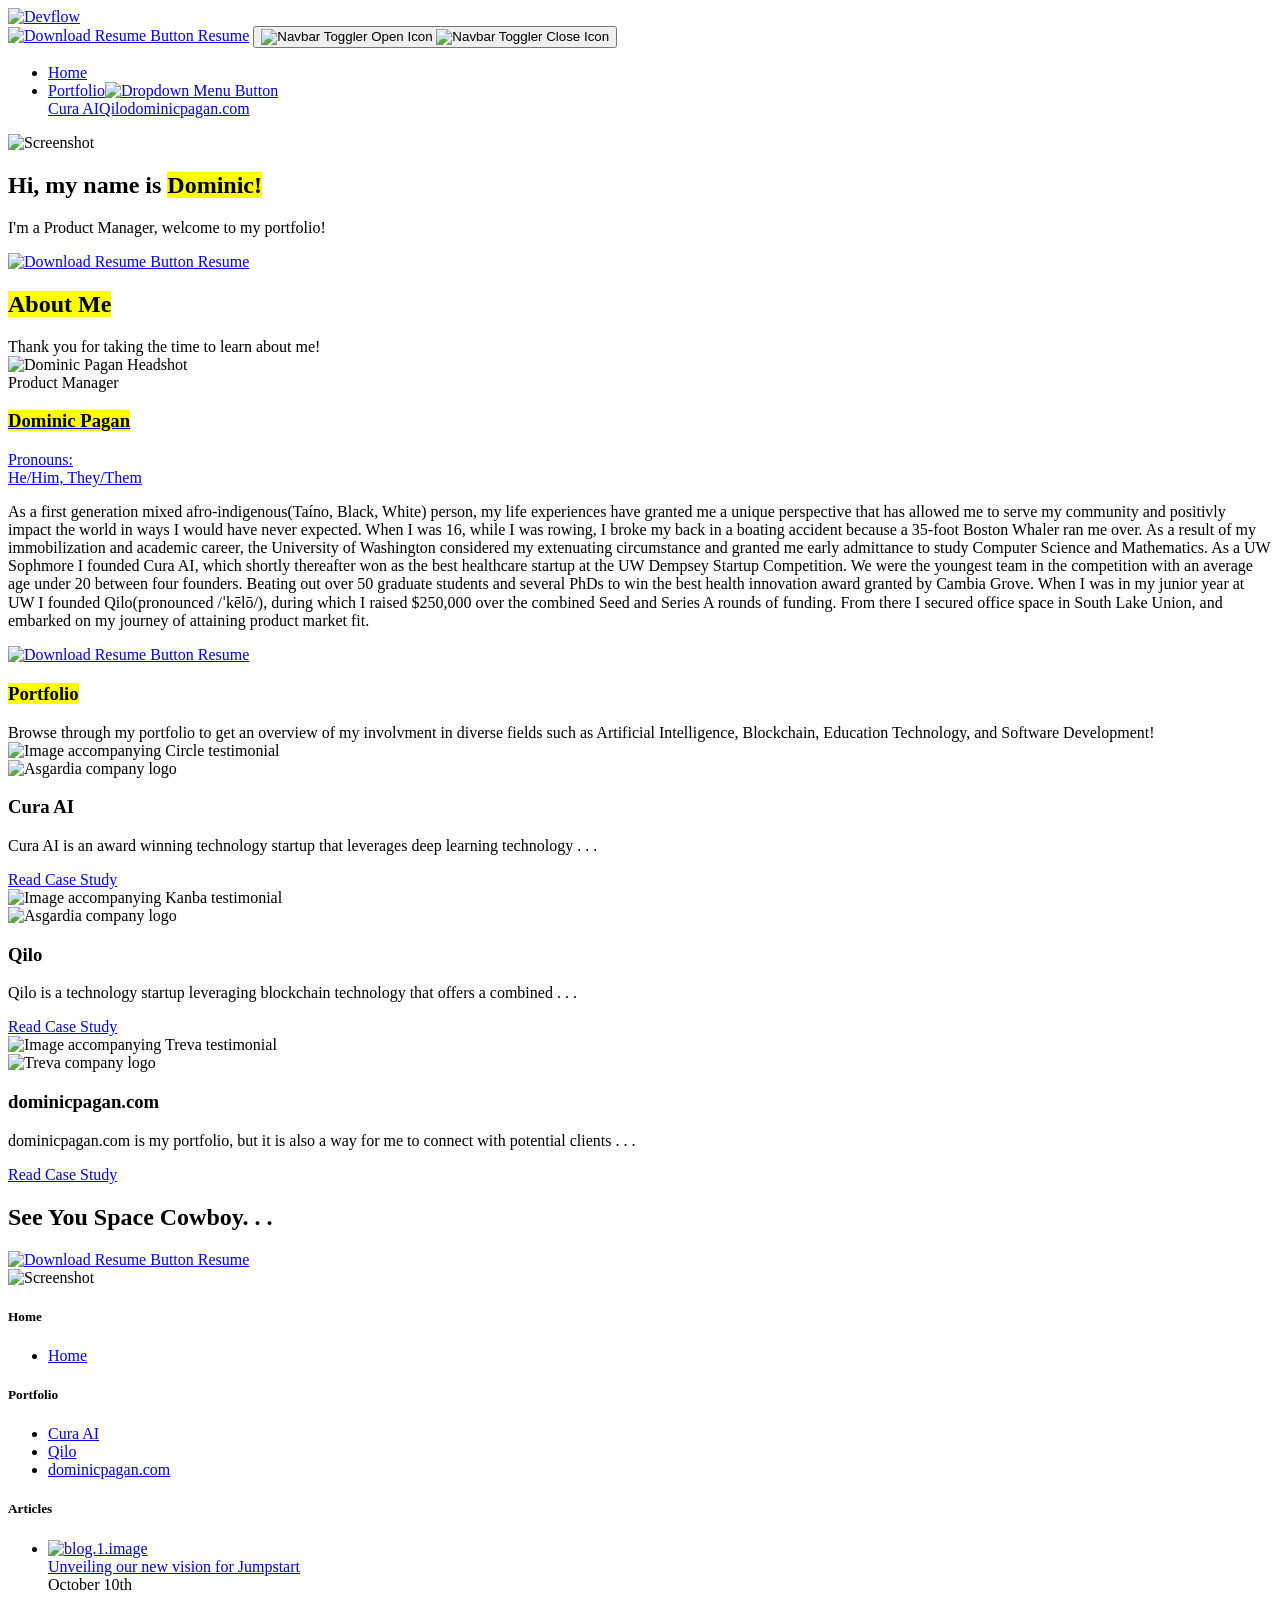
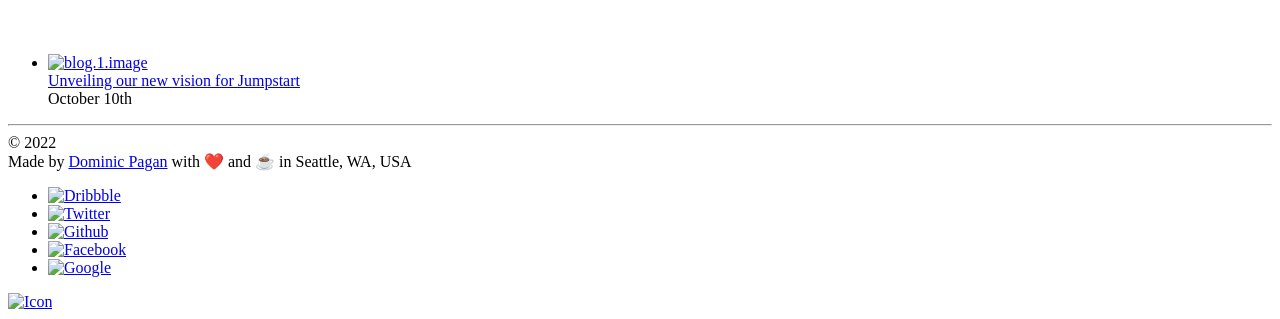
==== index.html @ 6549bba5 "Add files via upload" ====
﻿<!doctype html>
<html lang="en">

<head>
    <meta charset="utf-8">
    <title>Dominics Website</title>
    <meta name="viewport" content="width=device-width, initial-scale=1.0">
    <meta name="description" content="Devflow website by Dominic Pagan">
    <!-- Begin loading animation -->
    <link href="assets/css/loaders/loader-pulse.css" rel="stylesheet" type="text/css" media="all" />
    <!-- End loading animation -->
    <link href="assets/css/theme.css" rel="stylesheet" type="text/css" media="all" />
    <link href="https://fonts.googleapis.com/css?family=Nunito:400,400i,600,700&display=swap" rel="stylesheet">
    <link href="assets/css/custom.css" rel="stylesheet" type="text/css" media="all" />
</head>

<body>
    <div class="loader">
        <div class="loading-animation"></div>
    </div>
    <!-- <div class="alert alert-dismissible d-none d-md-block bg-primary text-white py-4 py-md-3 px-0 mb-0 rounded-0 border-0">
        <div class="container">
            <div class="row no-gutters align-items-md-center justify-content-center">
                <div class="col-lg-11 col-md d-flex flex-column flex-md-row align-items-md-center justify-content-lg-center">
                    <div class="mb-3 mb-md-0"><strong>Intro Sale</strong> $10 per license for Jumpstart's launch. Act fast, ends soon.</div>
                    <a class="btn btn-sm btn-light ml-md-3" target="_blank" href=#>Redeem Offer</a>
                </div>
                <div class="col-auto position-absolute right">
                    <button type="button" class="close p-0 position-relative" data-dismiss="alert" aria-label="Close">
                        <span aria-hidden="true">
                            <img src="assets/img/icons/interface/icon-x.svg" alt="Close" class="icon icon-sm bg-white" data-inject-svg>
                        </span>
                    </button>
                </div>
            </div>
        </div>
    </div> -->
    <div class="navbar-container bg-primary-3">
        <nav class="navbar navbar-expand-lg navbar-dark" data-sticky="top">
            <div class="container">
                <a class="navbar-brand navbar-brand-dynamic-color fade-page" href="index.html">
                    <img alt="Devflow" src="assets/img/logos/dominic_portfolio_logo.png" style="width:200px;height:60.68px;">
                </a>
                <div class="d-flex align-items-center order-lg-3">
                    <a href="https://forms.gle/4DcgA4DSBCfQYW4X8" target="_blank" class="btn btn-primary ml-lg-4 mr-3 mr-md-4 mr-lg-0 d-none d-sm-block order-lg-3"><img alt="Download Resume Button" src="assets/img/icons/theme/files/cloud-download.svg"> Resume</a>
                    <button aria-expanded="false" aria-label="Toggle navigation" class="navbar-toggler" data-target=".navbar-collapse" data-toggle="collapse" type="button">
                        <img alt="Navbar Toggler Open Icon" class="navbar-toggler-open icon icon-sm" data-inject-svg src="assets/css/img/icon-menu.svg">
                        <img alt="Navbar Toggler Close Icon" class="navbar-toggler-close icon icon-sm" data-inject-svg src="assets/css/img/icon-x.svg">
                    </button>
                </div>
                <div class="collapse navbar-collapse order-3 order-lg-2 justify-content-lg-end" id="navigation-menu">
                    <ul class="navbar-nav my-3 my-lg-0">
                        <li class="nav-item">
                            <div class="dropdown">
                                <a aria-expanded="false" aria-haspopup="true" class="nav-link nav-item" data-toggle="dropdown-grid" href="index.html" role="button">Home</a>
                            </div>
                        </li>
                        <li class="nav-item">
                            <div class="dropdown">
                                <a aria-expanded="false" aria-haspopup="true" class="nav-link nav-item" data-toggle="dropdown-grid" href="#" role="button">Portfolio<img alt="Dropdown Menu Button" class="filter-white" src="assets/img/icons/interface/icon-caret-down.svg"></a>
                                <div class="row dropdown-menu">
                                    <div class="col-auto" data-dropdown-content>
                                        <div class="dropdown-grid-menu">
                                            <a href="cura-case-study.html" class="dropdown-item fade-page">Cura AI</a><a href="qilo-case-study.html" class="dropdown-item fade-page">Qilo</a><a href="dominicpagan-case-study.html" class="dropdown-item fade-page">dominicpagan.com</a>
                                        </div>
                                    </div>
                                </div>
                            </div>
                        </li>
                    </ul>
                </div>
            </div>
        </nav>
    </div>
    <section class="bg-primary-3 text-white pb-0 o-hidden">
        <div class="container">
            <div class="row justify-content-between align-items-center">
                <div class="col order-lg-2" data-aos="fade-left" data-aos-delay="250">
                    <img src="assets/img/illustrations/devflow-head-1.1.svg" alt="Screenshot" class="img-fluid rounded-circle">
                </div>
                <div class="col-xl-5 col-lg-6 text-center text-lg-left mb-4 mb-md-5 mb-lg-0" data-aos="fade-right">
                    <h1 class="display-3">Hi, my name is <mark data-aos="highlight-text" data-aos-delay="300">Dominic!</mark></h1>
                    <p class="lead">
                        I'm a Product Manager, welcome to my portfolio!
                    </p>
                    <div class="mt-4 mt-lg-5">
                        <div class="d-flex flex-column flex-sm-row">
                            <a href="https://forms.gle/4DcgA4DSBCfQYW4X8" target="_blank" button class="btn btn-lg btn-primary flex-shrink-0 btn">
                                <span><img alt="Download Resume Button" src="assets/img/icons/theme/files/cloud-download.svg"> Resume</span>
                            </a>
                        </div>
                    </div>
                </div>
            </div>
        </div>
    </section>
    <section class="bg-primary-3 text-white">
        <div class="container">
            <div class="row section-title justify-content-center text-center">
                <div class="col-md-9 col-lg-8 col-xl-7">
                    <h1 class="display-3"><mark data-aos="highlight-text" data-aos-delay="300">About Me</mark></h1>
                    <div class="lead">Thank you for taking the time to learn about me!</div>
                </div>
            </div>
            <div class="row justify-content-center">
                <div class="col-xl-8 col-lg-8 col-md-8 mb-8 mb-sm-8" data-aos="fade-up" data-offset="200">
                    <div class="card card-body bg-white">
                        <img src="assets/img/domheadshotpng.png" alt="Dominic Pagan Headshot" class="avatar">
                        <div>
                            <div class="text-muted mb-3">Product Manager</div>
                            <a href="#">
                                <h3 class="h2"><mark data-aos="highlight-text" data-aos-delay="300">Dominic Pagan</mark><br /></h3>
                                <p class="text-white">Pronouns:<br />He/Him, They/Them</p>
                            </a>
                            <p>
                                As a first generation mixed afro-indigenous(Taíno, Black, White) person, my life experiences have granted me a unique perspective that has allowed me to serve my community and positivly impact the world in ways I would have never expected. When I was 16, while I was rowing, I broke my back in a boating accident because a 35-foot Boston Whaler ran me over. As a result of my immobilization and academic career, the University of Washington considered my extenuating circumstance and granted me early admittance to study Computer Science and Mathematics. As a UW Sophmore I founded Cura AI, which shortly thereafter won as the best healthcare startup at the UW Dempsey Startup Competition.
                                We were the youngest team in the competition with an average age under 20 between four founders. Beating out over 50 graduate students and several PhDs to win the best health innovation award granted by Cambia Grove. When I was in my junior year at UW I founded Qilo(pronounced /ˈkēlō/), during which I raised $250,000 over the combined Seed and Series A rounds of funding. From there I secured office space in South Lake Union, and embarked on my journey of attaining product market fit.  
                            </p>
                            <a href="#" class="stretched-link"><img alt="Download Resume Button" src="assets/img/icons/theme/files/cloud-download.svg"> Resume</a>
                        </div>
                    </div>
                </div>
            </div>
        </div>
    </section>
    <section>
        <div class="container">
            <div class="row section-title justify-content-center text-center">
                <div class="col-md-9 col-lg-8 col-xl-7">
                    <h3 class="display-4"><mark data-aos="highlight-text" data-aos-delay="300">Portfolio</mark></h3>
                    <div class="lead">Browse through my portfolio to get an overview of my involvment in diverse fields such as Artificial Intelligence, Blockchain, Education Technology, and Software Development! </div>
                </div>
            </div>
            <div class="row">
                <div class="col-md-6 col-lg-4 mb-3 mb-md-4 mb-lg-0">
                    <div class="card h-100 hover-box-shadow">
                        <div class="d-block bg-gradient rounded-top position-relative">
                            <img class="card-img-top hover-fade-out" src="assets/img/cura-dempsey-winning-photo.jpg" alt="Image accompanying Circle testimonial">
                            <div class="badge badge-light">
                                <img src="assets/img/logos/cura-logo-black-6.png" alt="Asgardia company logo" class="icon icon-sm m-lg-1">
                            </div>
                        </div>
                        <div class="card-body ">
                            <h3>Cura AI</h3>
                            <p>
                                Cura AI is an award winning technology startup that leverages deep learning technology . . .
                            </p>
                            <a href="cura-case-study.html" class="stretched-link">Read Case Study</a>
                        </div>
                    </div>
                </div>
                <div class="col-md-6 col-lg-4 mb-3 mb-md-4 mb-lg-0">
                    <div class="card h-100 hover-box-shadow">
                        <div class="d-block bg-gradient rounded-top position-relative">
                            <img class="card-img-top hover-fade-out" src="assets/img/qilo-home-banner-custom.jpg" alt="Image accompanying Kanba testimonial">
                            <div class="badge badge-light">
                                <img src="assets/img/logos/qilo-black.png" alt="Asgardia company logo" class="icon icon-sm m-lg-1">
                            </div>
                        </div>
                        <div class="card-body">
                            <h3>Qilo</h3>
                            <p>
                                Qilo is a technology startup leveraging blockchain technology that offers a combined . . .


                            </p>
                            <a href="qilo-case-study.html" class="stretched-link">Read Case Study</a>
                        </div>
                    </div>
                </div>
                <div class="col-md-6 col-lg-4 mb-3 mb-md-4 mb-lg-0">
                    <div class="card h-100 hover-box-shadow">
                        <div class="d-block bg-gradient rounded-top position-relative">
                            <img class="card-img-top hover-fade-out" src="assets/img/dominicpagan-case-study-custom-home.jpg" alt="Image accompanying Treva testimonial">
                            <div class="badge badge-light">
                                <img src="assets/img/logos/dominic_portfolio_logo_black.png" alt="Treva company logo" class="icon icon-sm m-lg-1">
                            </div>
                        </div>
                        <div class="card-body">
                            <h3>dominicpagan.com</h3>
                            <p>
                                dominicpagan.com is my portfolio, but it is also a way for me to connect with potential clients . . .
                            </p>
                            <a href="dominicpagan-case-study.html" class="stretched-link">Read Case Study</a>
                        </div>
                    </div>
                </div>
            </div>
        </div>
    </section>
    <section class="bg-primary-3 text-white pb-0 o-hidden">
        <div class="container">
            <div class="row justify-content-between align-items-center">
                <div class="col-xl-4 col-lg-5 text-center text-lg-left mb-4 mb-md-5 mb-lg-0" data-aos="fade-right">
                    <h1 class="display-3">See You Space Cowboy. . .</h1>
                    <p class="lead">
                    </p>
                    <div class="mt-4 mt-lg-5">
                        <div class="d-flex flex-column flex-sm-row">
                            <a href="https://forms.gle/4DcgA4DSBCfQYW4X8" target="_blank" button class="btn btn-lg btn-primary flex-shrink-0 btn">
                                <span><img alt="Download Resume Button" src="assets/img/icons/theme/files/cloud-download.svg"> Resume</span>
                            </a>
                        </div>
                    </div>
                </div>
                <div class="col order-lg-2" data-aos="fade-left" data-aos-delay="250">
                    <img src="assets/img/illustrations/Hand-scare-version.svg" alt="Screenshot" class="img-fluid rounded shadow-lg border">
                </div>
            </div>
        </div>
    </section>
    <footer class="bg-primary-3 text-white links-white pb-4 footer-1">
        <div class="container">
            <div class="row">
                <div class="col-xl-auto mr-xl-5 col-md-3">
                    <h5>Home</h5>
                    <ul class="nav flex-row flex-md-column">
                        <li class="nav-item mr-3 mr-md-0">
                            <a href="index.html" class="nav-link fade-page px-0 py-2">Home</a>
                        </li>
                    </ul>
                </div>
                <div class="col-xl-auto mr-xl-5 col-md-3 mb-4 mb-md-0">
                    <h5>Portfolio</h5>
                    <ul class="nav flex-row flex-md-column">
                        <li class="nav-item mr-3 mr-md-0">
                            <a href="cura-case-study.html" class="nav-link fade-page px-0 py-2">Cura AI</a>
                        </li>
                        <li class="nav-item mr-3 mr-md-0">
                            <a href="qilo-case-study.html" class="nav-link fade-page px-0 py-2">Qilo</a>
                        </li>
                        <li class="nav-item mr-3 mr-md-0">
                            <a href="dominicpagan-case-study.html" class="nav-link fade-page px-0 py-2">dominicpagan.com</a>
                        </li>
                    </ul>
                </div>
                <div class="col mt-4 mt-md-0 mt-lg-5 mt-xl-0 order-lg-4 order-xl-3">
                    <h5>Articles</h5>
                    <ul class="list-unstyled d-flex flex-wrap">
                        <li class="col-12 col-lg-6 col-xl-12 px-0">
                            <div class="row my-2 my-md-3">
                                <a class="col-5" href="#">
                                    <img class="rounded img-fluid hover-fade-out" src="assets/img/blog/thumb-2.jpg" alt="blog.1.image">
                                </a>
                                <div class="col">
                                    <a class="h6" href="#">Unveiling our new vision for Jumpstart</a>
                                    <div class="text-small text-muted mt-2">October 10th</div>
                                </div>
                            </div>
                        </li>
                    </ul>
                </div>
                <div class="col-lg mt-2 mt-md-5 mt-lg-0 order-lg-3 order-xl-4">
                    <h5><span style="color: transparent">Articles</span></h5>
                    <ul class="list-unstyled d-flex flex-wrap">
                        <li class="col-12 col-lg-6 col-xl-12 px-0">
                            <div class="row my-2 my-md-3">
                                <a class="col-5" href="#">
                                    <img class="rounded img-fluid hover-fade-out" src="assets/img/blog/thumb-1.jpg" alt="blog.1.image">
                                </a>
                                <div class="col">
                                    <a class="h6" href="#">Unveiling our new vision for Jumpstart</a>
                                    <div class="text-small text-muted mt-2">October 10th</div>
                                </div>
                            </div>
                        </li>
                    </ul>
                </div>
            </div>
            <div class="row">
                <div class="col">
                    <hr>
                </div>
            </div>
            <div class="row flex-column flex-lg-row align-items-center justify-content-center justify-content-lg-between text-center text-lg-left">
                <div class="col-auto">
                    <div class="d-flex flex-column flex-sm-row align-items-center text-small">
                        <div class="text-muted">
                            &copy; 2022 <br /> Made by <a href="https://dominicpagan.com" target="_blank">Dominic Pagan</a> with ❤️ and ☕ in Seattle, WA, USA
                        </div>
                    </div>
                </div>
                <div class="col-auto mt-3 mt-lg-0">
                    <ul class="list-unstyled d-flex mb-0">
                        <li class="mx-3">
                            <a href="#" class="hover-fade-out">
                                <img src="assets/img/icons/social/dribbble.svg" alt="Dribbble" class="icon icon-xs bg-white" data-inject-svg>
                            </a>
                        </li>
                        <li class="mx-3">
                            <a href="#" class="hover-fade-out">
                                <img src="assets/img/icons/social/twitter.svg" alt="Twitter" class="icon icon-xs bg-white" data-inject-svg>
                            </a>
                        </li>
                        <li class="mx-3">
                            <a href="#" class="hover-fade-out">
                                <img src="assets/img/icons/social/github.svg" alt="Github" class="icon icon-xs bg-white" data-inject-svg>
                            </a>
                        </li>
                        <li class="mx-3">
                            <a href="#" class="hover-fade-out">
                                <img src="assets/img/icons/social/facebook.svg" alt="Facebook" class="icon icon-xs bg-white" data-inject-svg>
                            </a>
                        </li>
                        <li class="mx-3">
                            <a href="#" class="hover-fade-out">
                                <img src="assets/img/icons/social/google.svg" alt="Google" class="icon icon-xs bg-white" data-inject-svg>
                            </a>
                        </li>
                    </ul>
                </div>
            </div>
        </div>
    </footer>
    <a href="#top" class="btn btn-primary rounded-circle btn-back-to-top" data-smooth-scroll data-aos="fade-up" data-aos-offset="2000" data-aos-mirror="true" data-aos-once="false">
        <img src="assets/img/icons/interface/icon-arrow-up.svg" alt="Icon" class="icon bg-white" data-inject-svg>
    </a>
    <!-- Required vendor scripts (Do not remove) -->
    <script type="text/javascript" src="assets/js/jquery.min.js"></script>
    <script type="text/javascript" src="assets/js/popper.min.js"></script>
    <script type="text/javascript" src="assets/js/bootstrap.js"></script>

    <!-- Optional Vendor Scripts (Remove the plugin script here and comment initializer script out of index.js if site does not use that feature) -->
    <!-- AOS (Animate On Scroll - animates elements into view while scrolling down) -->
    <script type="text/javascript" src="assets/js/aos.js"></script>
    <!-- Clipboard (copies content from browser into OS clipboard) -->
    <script type="text/javascript" src="assets/js/clipboard.min.js"></script>
    <!-- Fancybox (handles image and video lightbox and galleries) -->
    <script type="text/javascript" src="assets/js/jquery.fancybox.min.js"></script>
    <!-- Flatpickr (calendar/date/time picker UI) -->
    <script type="text/javascript" src="assets/js/flatpickr.min.js"></script>
    <!-- Flickity (handles touch enabled carousels and sliders) -->
    <script type="text/javascript" src="assets/js/flickity.pkgd.min.js"></script>
    <!-- Ion rangeSlider (flexible and pretty range slider elements) -->
    <script type="text/javascript" src="assets/js/ion.rangeSlider.min.js"></script>
    <!-- Isotope (masonry layouts and filtering) -->
    <script type="text/javascript" src="assets/js/isotope.pkgd.min.js"></script>
    <!-- jarallax (parallax effect and video backgrounds) -->
    <script type="text/javascript" src="assets/js/jarallax.min.js"></script>
    <script type="text/javascript" src="assets/js/jarallax-video.min.js"></script>
    <script type="text/javascript" src="assets/js/jarallax-element.min.js"></script>
    <!-- jQuery Countdown (displays countdown text to a specified date) -->
    <script type="text/javascript" src="assets/js/jquery.countdown.min.js"></script>
    <!-- jQuery smartWizard facilitates steppable wizard content -->
    <script type="text/javascript" src="assets/js/jquery.smartWizard.min.js"></script>
    <!-- Plyr (unified player for Video, Audio, Vimeo and Youtube) -->
    <script type="text/javascript" src="assets/js/plyr.polyfilled.min.js"></script>
    <!-- Prism (displays formatted code boxes) -->
    <script type="text/javascript" src="assets/js/prism.js"></script>
    <!-- ScrollMonitor (manages events for elements scrolling in and out of view) -->
    <script type="text/javascript" src="assets/js/scrollMonitor.js"></script>
    <!-- Smooth scroll (animation to links in-page)-->
    <script type="text/javascript" src="assets/js/smooth-scroll.polyfills.min.js"></script>
    <!-- SVGInjector (replaces img tags with SVG code to allow easy inclusion of SVGs with the benefit of inheriting colors and styles)-->
    <script type="text/javascript" src="assets/js/svg-injector.umd.production.js"></script>
    <!-- TwitterFetcher (displays a feed of tweets from a specified account)-->
    <script type="text/javascript" src="assets/js/twitterFetcher_min.js"></script>
    <!-- Typed text (animated typing effect)-->
    <script type="text/javascript" src="assets/js/typed.min.js"></script>
    <!-- Required theme scripts (Do not remove) -->
    <script type="text/javascript" src="assets/js/theme.js"></script>
    <!-- Removes page load animation when window is finished loading -->
    <script type="text/javascript">
        window.addEventListener("load", function () { document.querySelector('body').classList.add('loaded'); });
    </script>

</body>

</html>
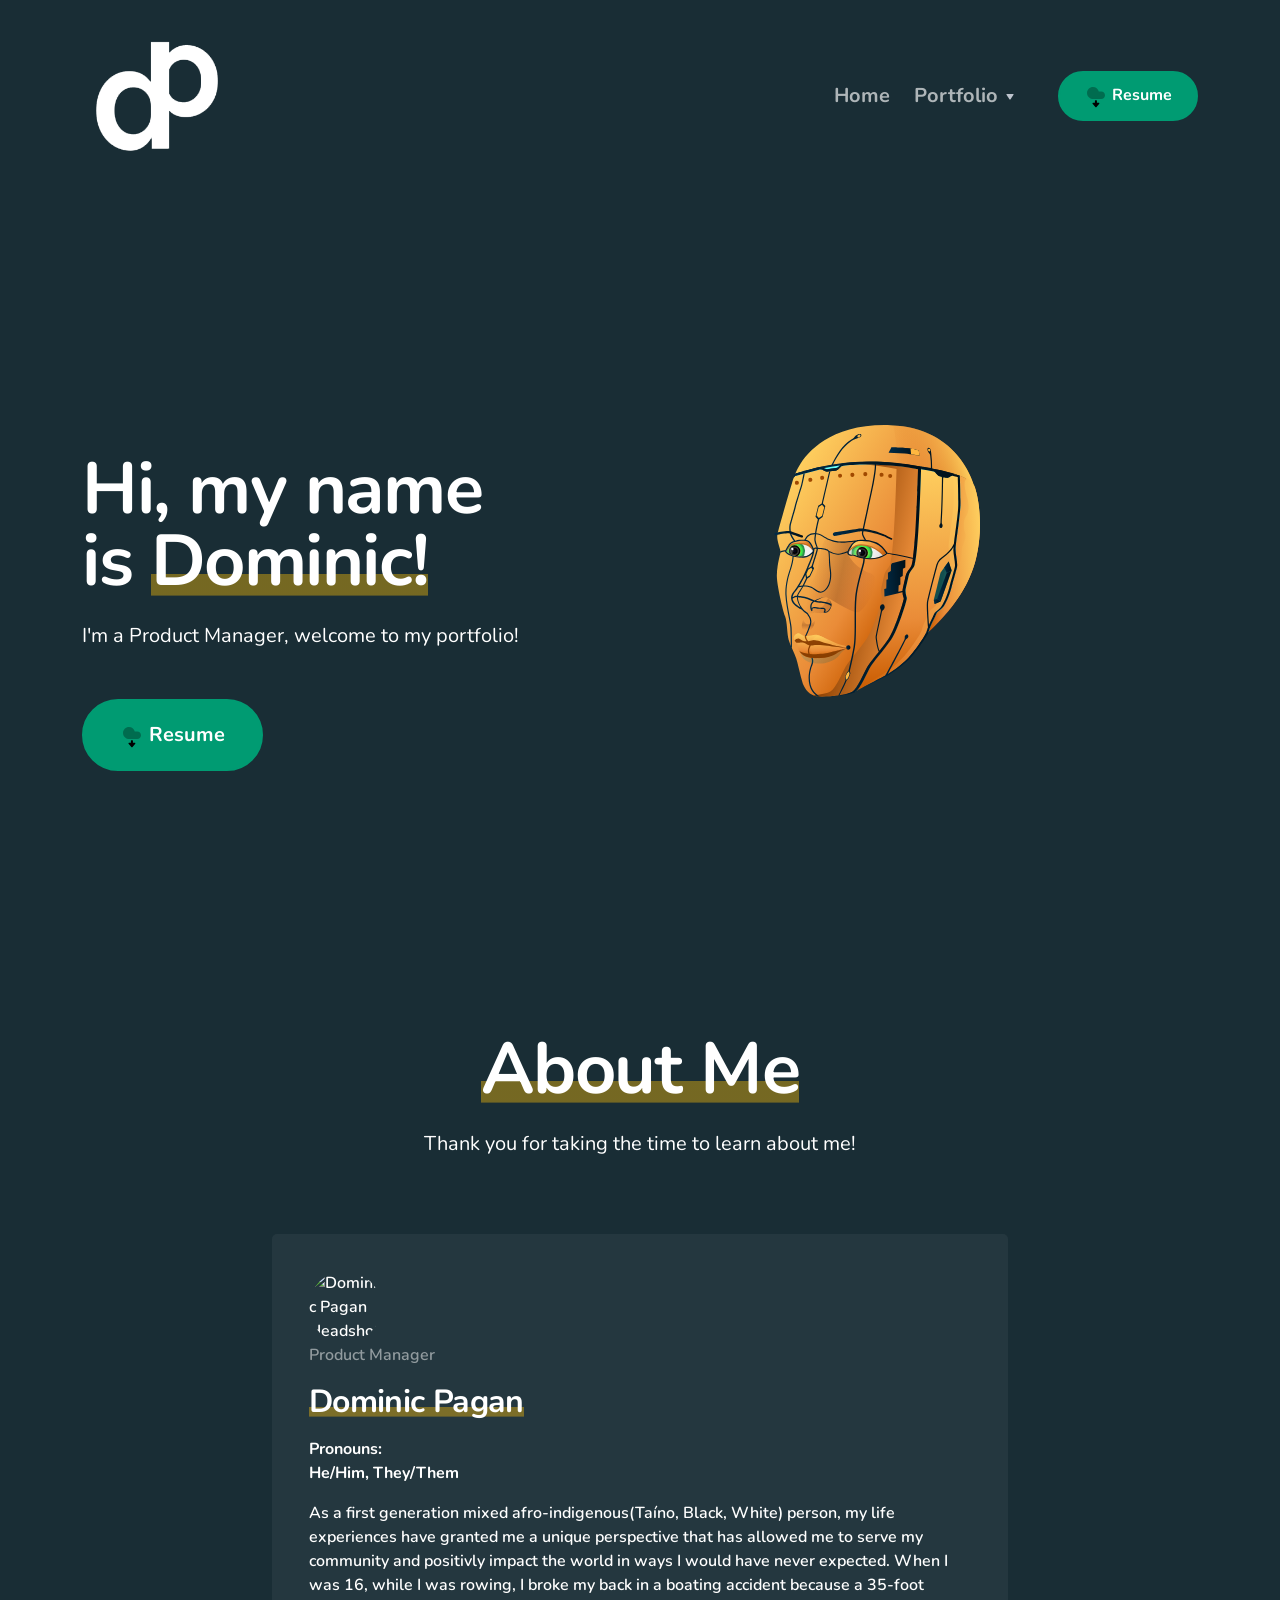
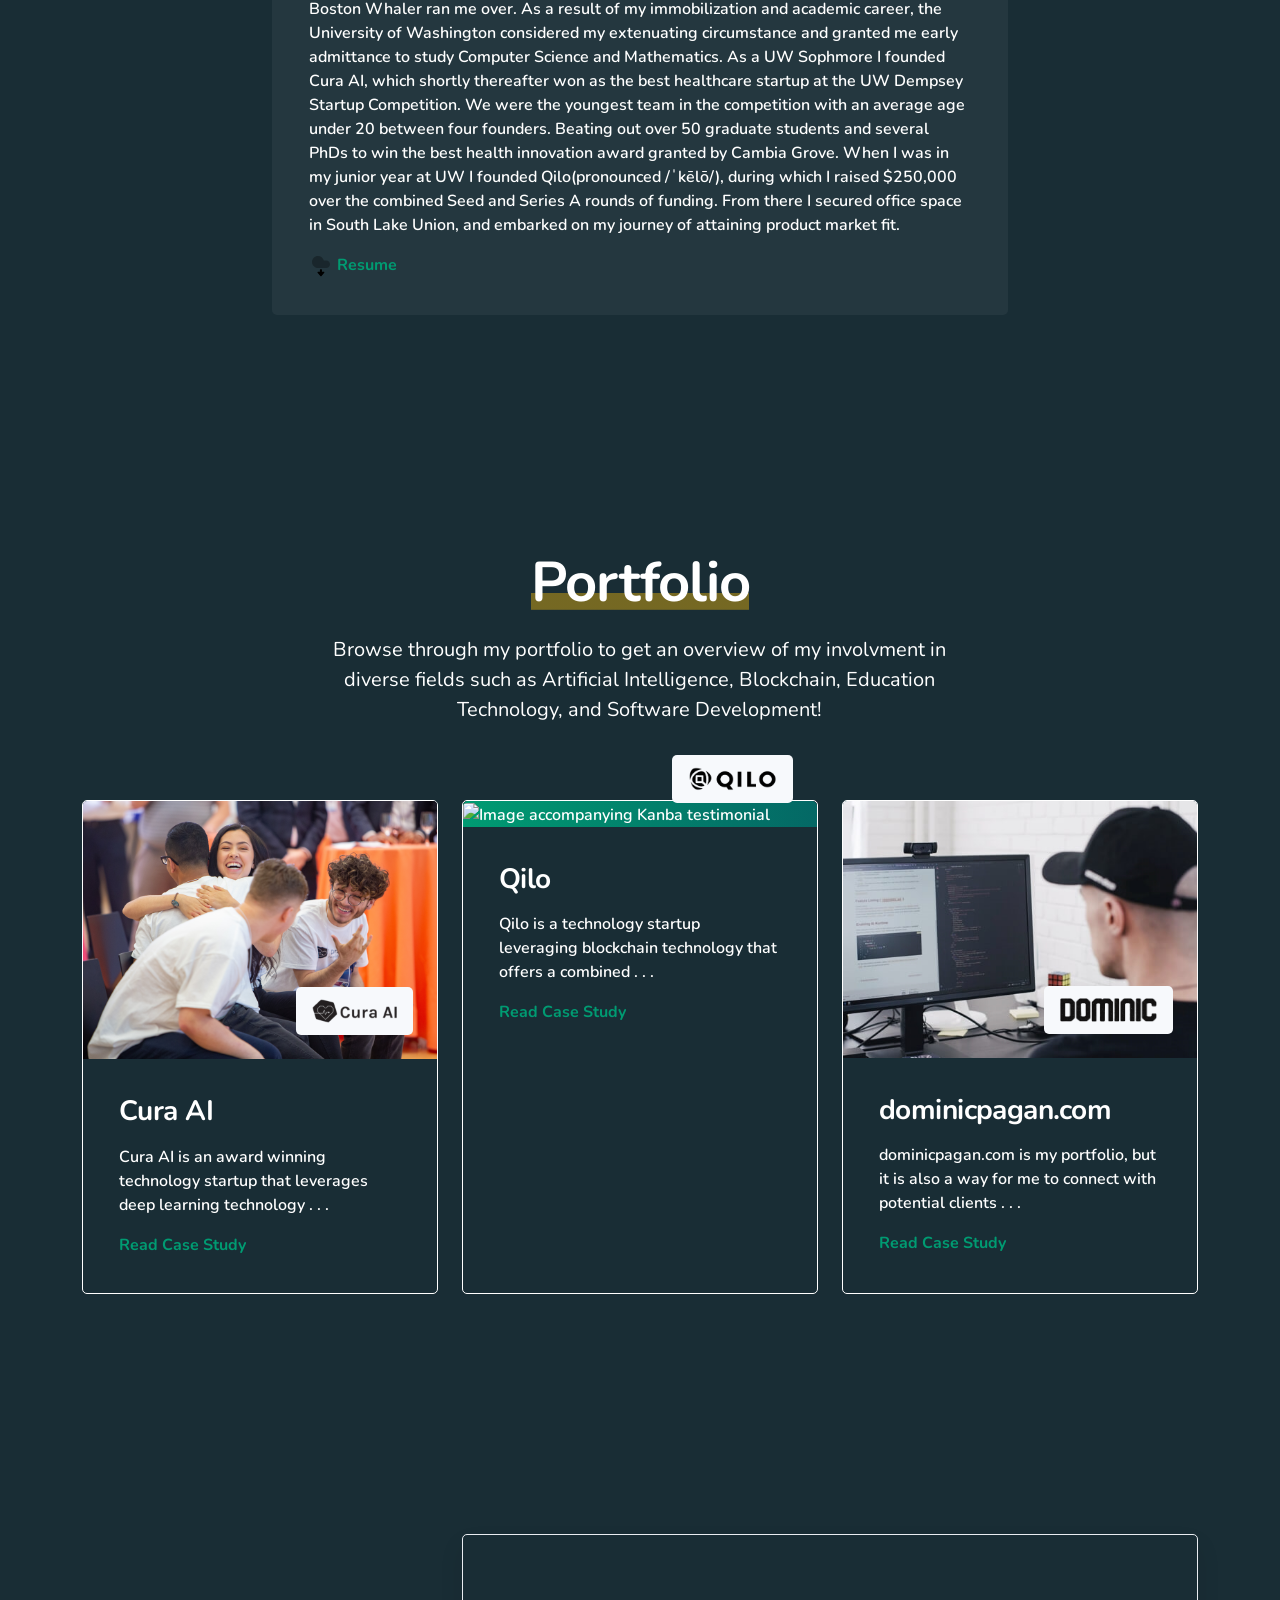
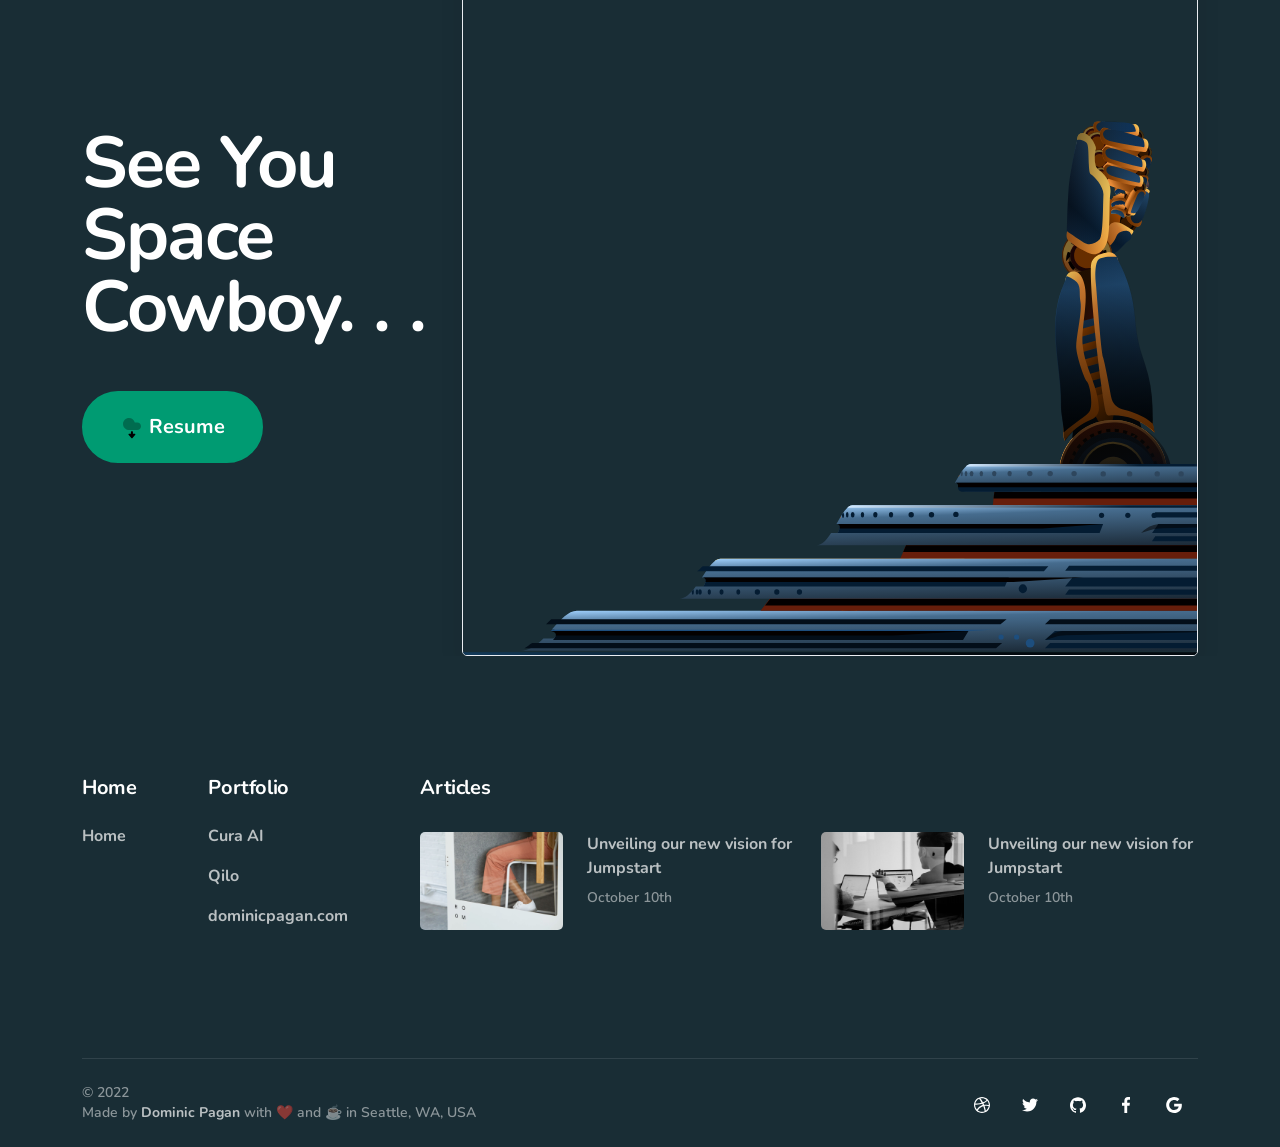
==== commit 70bc24a0: "Update index.html" ====
--- a/index.html
+++ b/index.html
@@ -1,6 +1,6 @@
-﻿<!doctype html>
-<html lang="en">
-
+﻿<!doctype html>
+<html lang="en">
+
 <head>
     <meta charset="utf-8">
     <title>Dominics Website</title>
@@ -12,8 +12,8 @@
     <link href="assets/css/theme.css" rel="stylesheet" type="text/css" media="all" />
     <link href="https://fonts.googleapis.com/css?family=Nunito:400,400i,600,700&display=swap" rel="stylesheet">
     <link href="assets/css/custom.css" rel="stylesheet" type="text/css" media="all" />
-</head>
-
+</head>
+
 <body>
     <div class="loader">
         <div class="loading-animation"></div>
@@ -39,7 +39,7 @@
         <nav class="navbar navbar-expand-lg navbar-dark" data-sticky="top">
             <div class="container">
                 <a class="navbar-brand navbar-brand-dynamic-color fade-page" href="index.html">
-                    <img alt="Devflow" src="assets/img/logos/dominic_portfolio_logo.png" style="width:200px;height:60.68px;">
+                    <img alt="Dominic" src="assets/img/logos/dominic_portfolio_logo.png" style="width:150px;height:150px;">
                 </a>
                 <div class="d-flex align-items-center order-lg-3">
                     <a href="https://forms.gle/4DcgA4DSBCfQYW4X8" target="_blank" class="btn btn-primary ml-lg-4 mr-3 mr-md-4 mr-lg-0 d-none d-sm-block order-lg-3"><img alt="Download Resume Button" src="assets/img/icons/theme/files/cloud-download.svg"> Resume</a>
@@ -364,6 +364,6 @@
         window.addEventListener("load", function () { document.querySelector('body').classList.add('loaded'); });
     </script>
 
-</body>
-
-</html>
+</body>
+
+</html>
--- a/assets/css/loaders/loader-pulse.css
+++ b/assets/css/loaders/loader-pulse.css
@@ -0,0 +1 @@
+@keyframes hideLoader{0%{width:100%;height:100%}100%{width:0;height:0}}body>div.loader{position:fixed;background:#fff;width:100%;height:100%;z-index:1071;opacity:0;transition:opacity .5s ease;overflow:hidden;pointer-events:none;display:flex;align-items:center;justify-content:center}body:not(.loaded)>div.loader{opacity:1}body:not(.loaded){overflow:hidden}body.loaded>div.loader{animation:hideLoader .5s linear .5s forwards}.loading-animation{width:40px;height:40px;margin:100px auto;background-color:#009B72;border-radius:100%;animation:pulse 1s infinite ease-in-out}@keyframes pulse{0%{-webkit-transform:scale(0);transform:scale(0)}100%{-webkit-transform:scale(1);transform:scale(1);opacity:0}}
--- a/assets/css/custom.css
+++ b/assets/css/custom.css
@@ -0,0 +1,14 @@
+/* 
+/* 
+/*  custom.css
+/*
+/*  If not using Gulp and Sass, add your custom CSS below then include it
+/*  in your page by adding a reference to assets/css/custom.css in the head of each page.
+/*
+*/
+.filter-white {
+    filter: invert(95%) sepia(9%) saturate(96%) hue-rotate(178deg) brightness(98%) contrast(95%);
+}
+.svg-background {
+    background-image: url( '/assets/img/illustrations/devflow-head-1.1.svg' );
+}
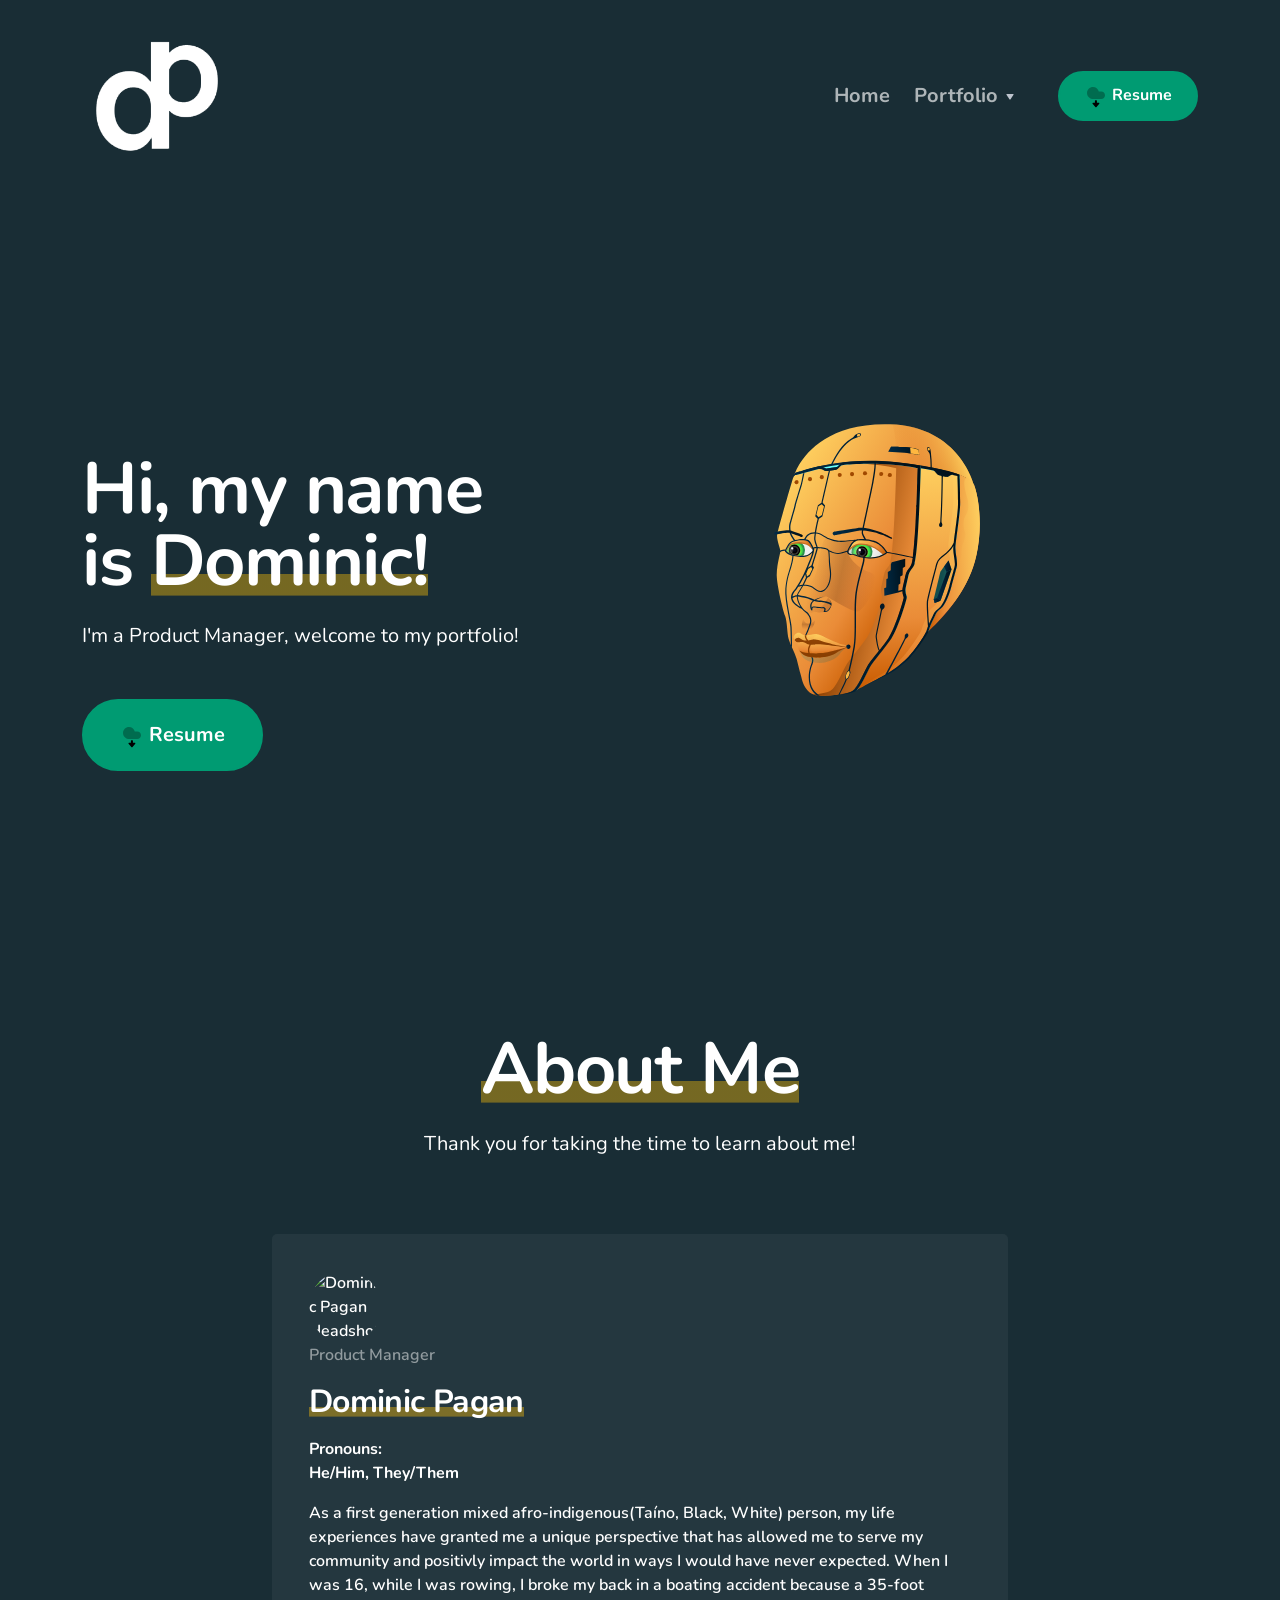
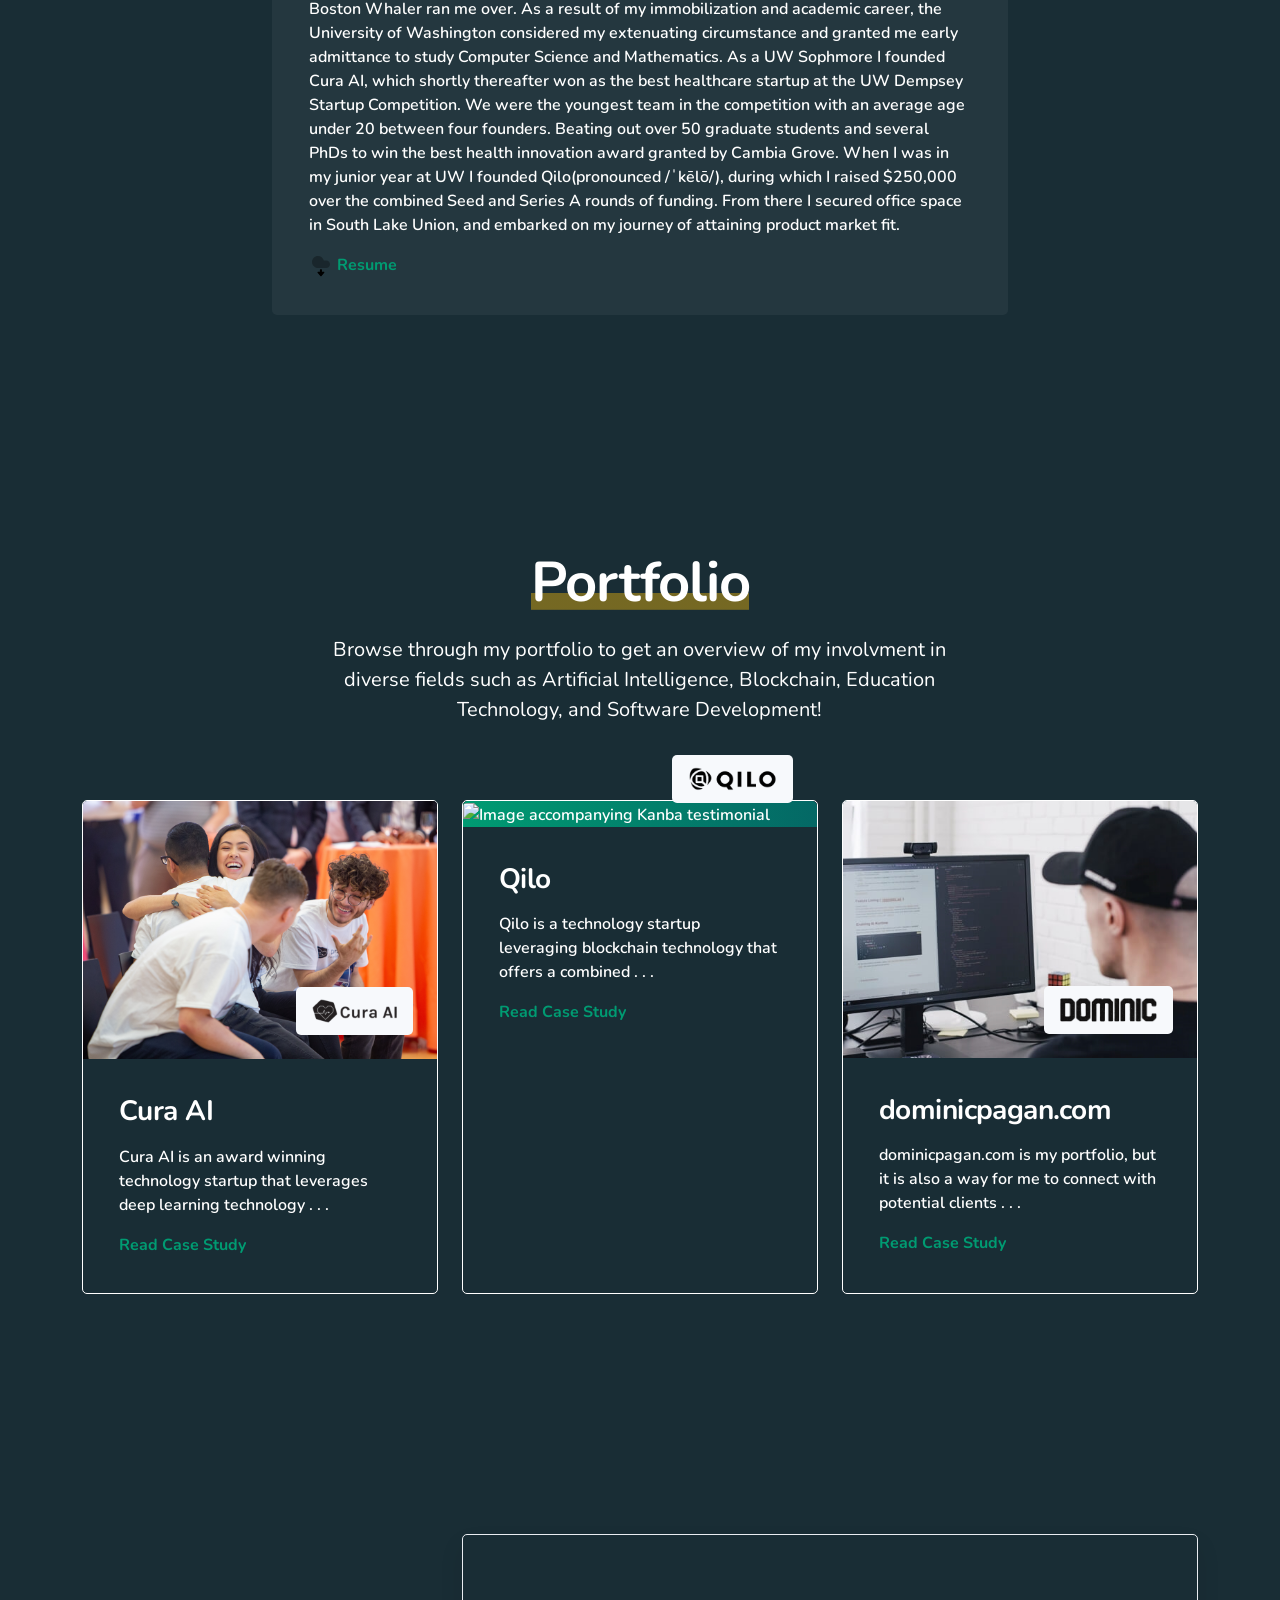
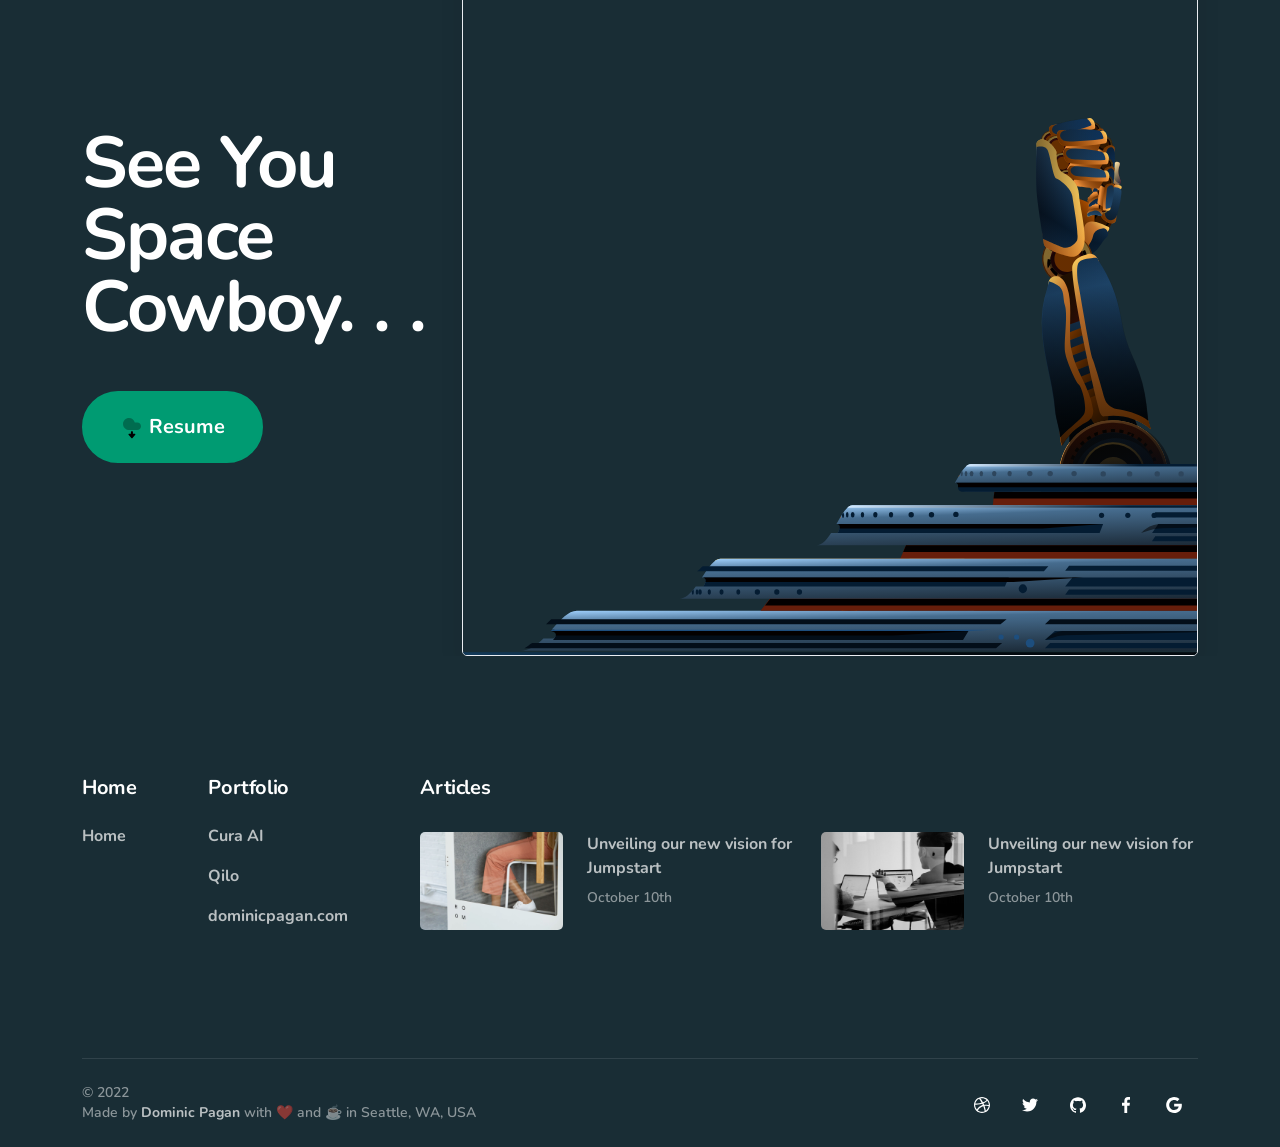
==== commit 318af426: "Update index.html" ====
--- a/index.html
+++ b/index.html
@@ -105,7 +105,7 @@
             <div class="row justify-content-center">
                 <div class="col-xl-8 col-lg-8 col-md-8 mb-8 mb-sm-8" data-aos="fade-up" data-offset="200">
                     <div class="card card-body bg-white">
-                        <img src="assets/img/domheadshotpng.png" alt="Dominic Pagan Headshot" class="avatar">
+                        <img src="assets/img/domheadshotpng.jpg" alt="Dominic Pagan Headshot" class="avatar">
                         <div>
                             <div class="text-muted mb-3">Product Manager</div>
                             <a href="#">
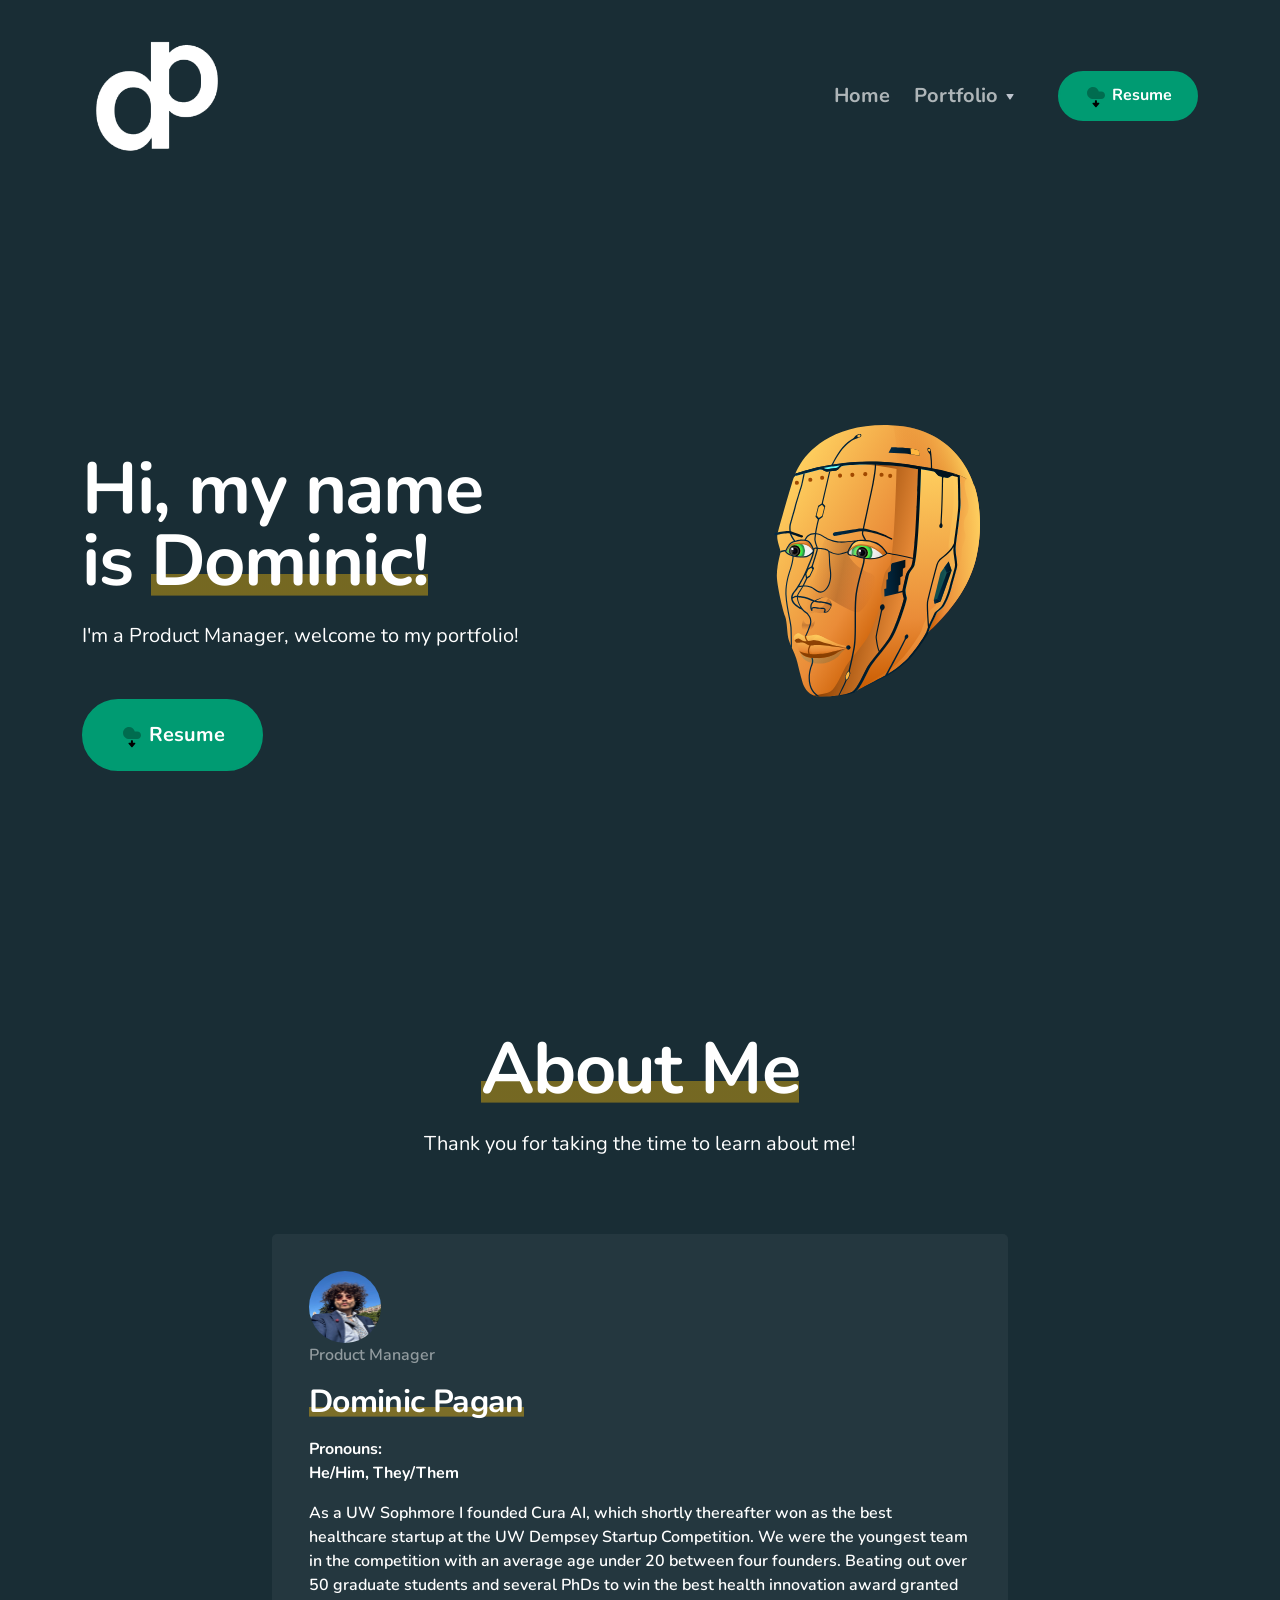
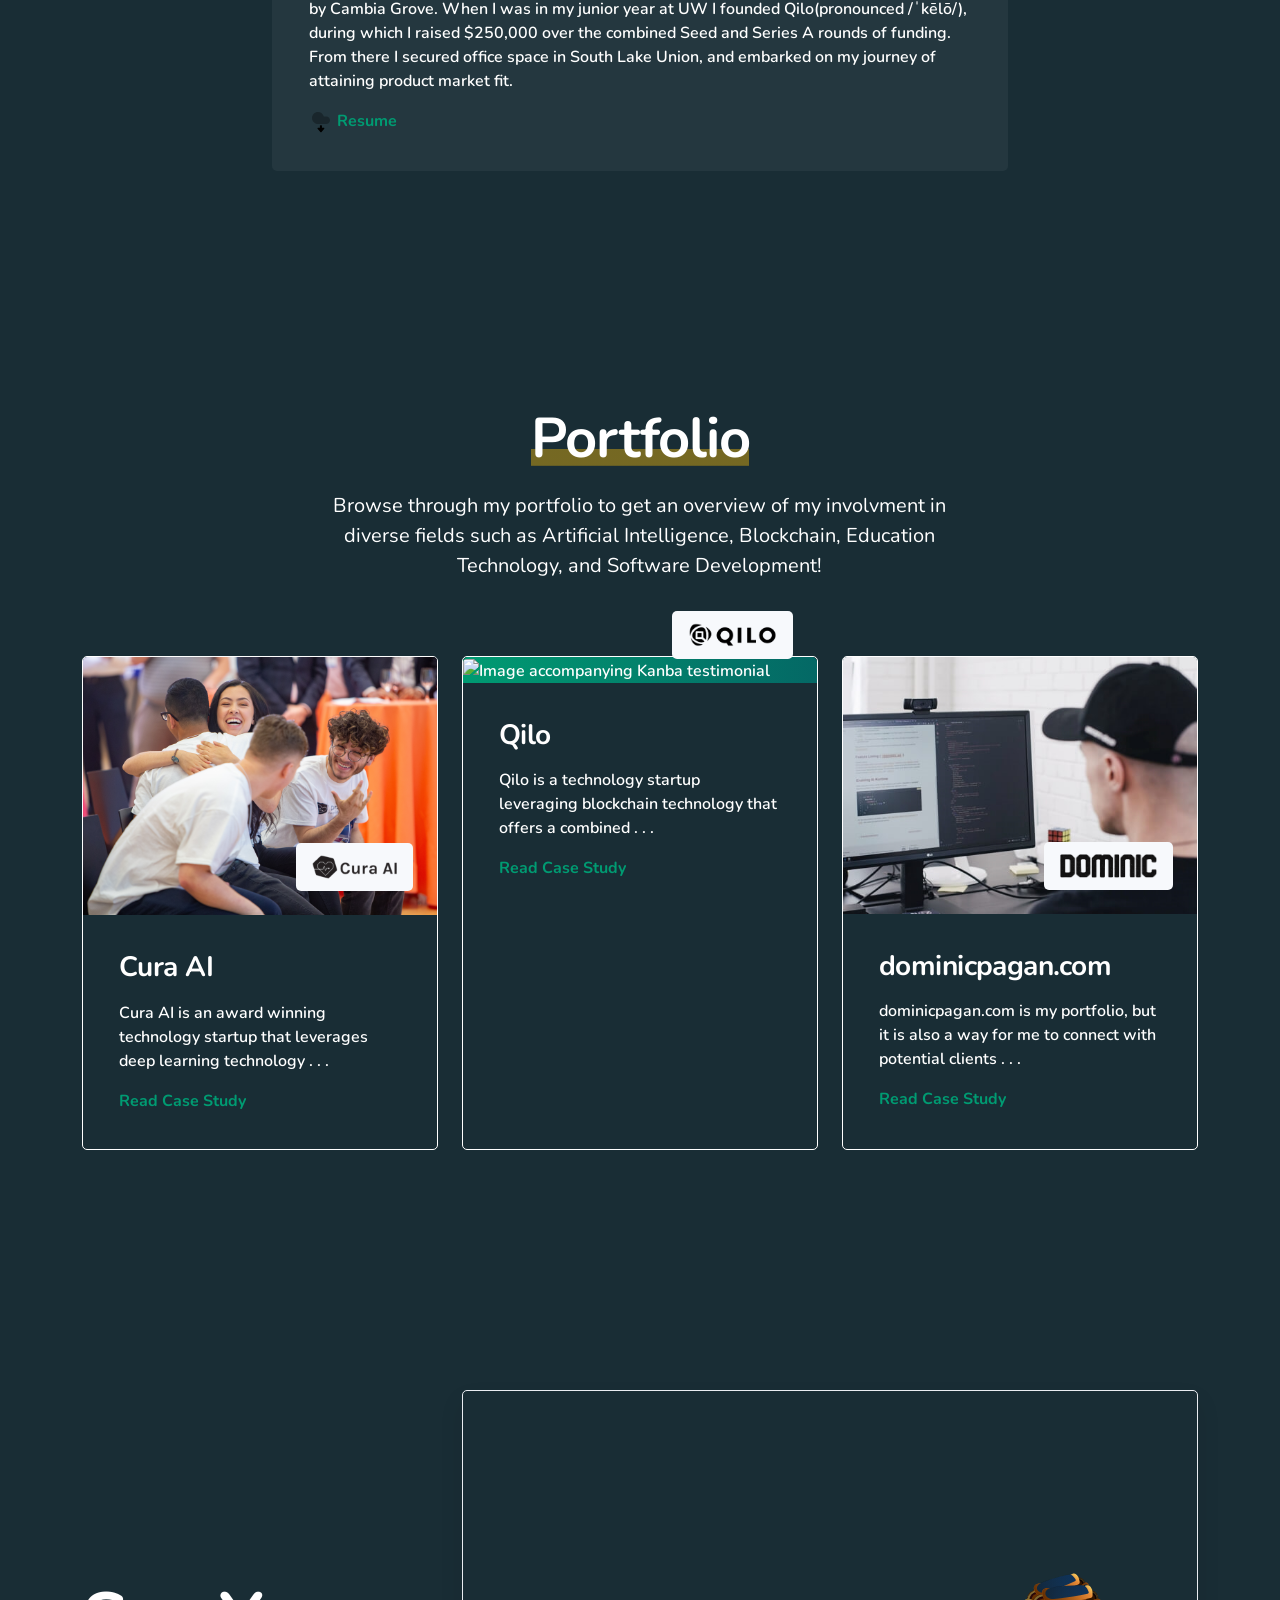
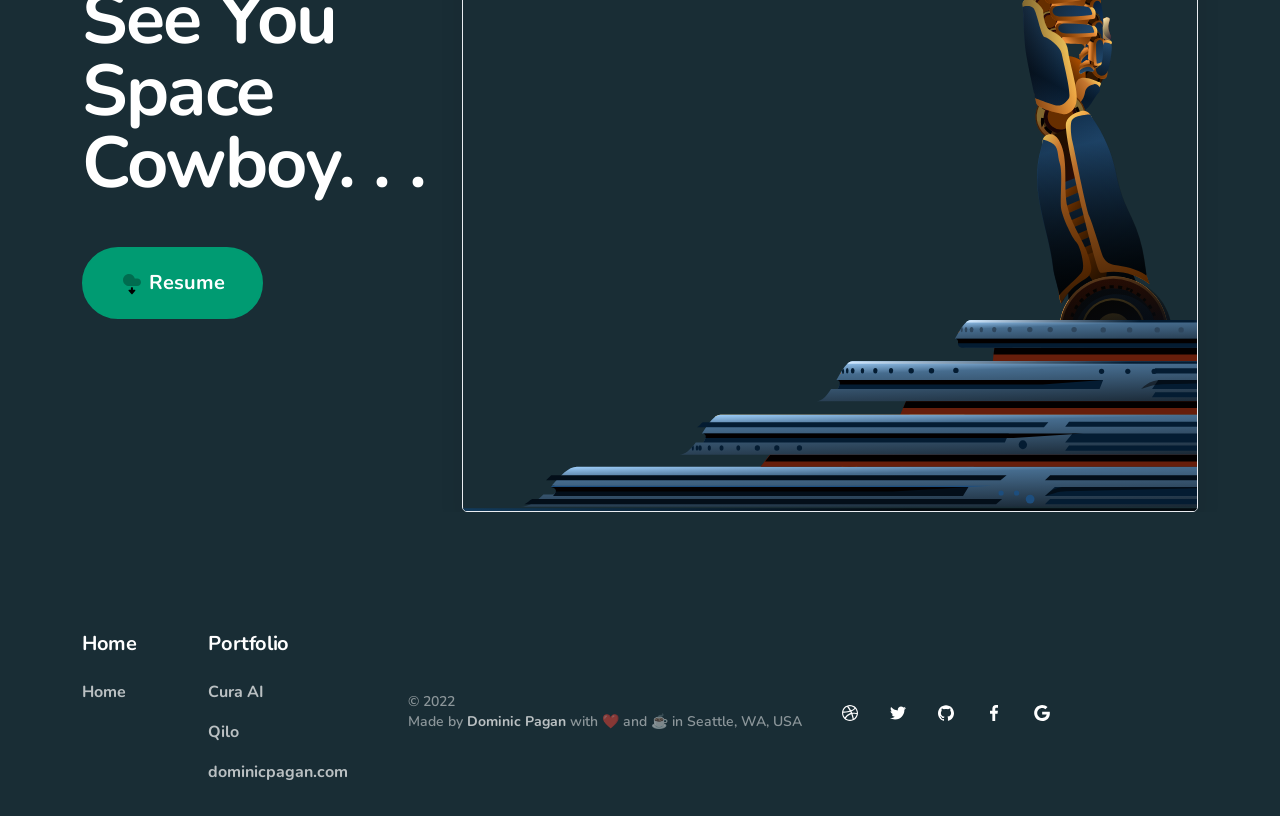
==== commit 2725b630: "Update index.html" ====
--- a/index.html
+++ b/index.html
@@ -113,7 +113,7 @@
                                 <p class="text-white">Pronouns:<br />He/Him, They/Them</p>
                             </a>
                             <p>
-                                As a first generation mixed afro-indigenous(Taíno, Black, White) person, my life experiences have granted me a unique perspective that has allowed me to serve my community and positivly impact the world in ways I would have never expected. When I was 16, while I was rowing, I broke my back in a boating accident because a 35-foot Boston Whaler ran me over. As a result of my immobilization and academic career, the University of Washington considered my extenuating circumstance and granted me early admittance to study Computer Science and Mathematics. As a UW Sophmore I founded Cura AI, which shortly thereafter won as the best healthcare startup at the UW Dempsey Startup Competition.
+                                As a UW Sophmore I founded Cura AI, which shortly thereafter won as the best healthcare startup at the UW Dempsey Startup Competition.
                                 We were the youngest team in the competition with an average age under 20 between four founders. Beating out over 50 graduate students and several PhDs to win the best health innovation award granted by Cambia Grove. When I was in my junior year at UW I founded Qilo(pronounced /ˈkēlō/), during which I raised $250,000 over the combined Seed and Series A rounds of funding. From there I secured office space in South Lake Union, and embarked on my journey of attaining product market fit.  
                             </p>
                             <a href="#" class="stretched-link"><img alt="Download Resume Button" src="assets/img/icons/theme/files/cloud-download.svg"> Resume</a>
@@ -234,39 +234,7 @@
                         </li>
                     </ul>
                 </div>
-                <div class="col mt-4 mt-md-0 mt-lg-5 mt-xl-0 order-lg-4 order-xl-3">
-                    <h5>Articles</h5>
-                    <ul class="list-unstyled d-flex flex-wrap">
-                        <li class="col-12 col-lg-6 col-xl-12 px-0">
-                            <div class="row my-2 my-md-3">
-                                <a class="col-5" href="#">
-                                    <img class="rounded img-fluid hover-fade-out" src="assets/img/blog/thumb-2.jpg" alt="blog.1.image">
-                                </a>
-                                <div class="col">
-                                    <a class="h6" href="#">Unveiling our new vision for Jumpstart</a>
-                                    <div class="text-small text-muted mt-2">October 10th</div>
-                                </div>
-                            </div>
-                        </li>
-                    </ul>
-                </div>
-                <div class="col-lg mt-2 mt-md-5 mt-lg-0 order-lg-3 order-xl-4">
-                    <h5><span style="color: transparent">Articles</span></h5>
-                    <ul class="list-unstyled d-flex flex-wrap">
-                        <li class="col-12 col-lg-6 col-xl-12 px-0">
-                            <div class="row my-2 my-md-3">
-                                <a class="col-5" href="#">
-                                    <img class="rounded img-fluid hover-fade-out" src="assets/img/blog/thumb-1.jpg" alt="blog.1.image">
-                                </a>
-                                <div class="col">
-                                    <a class="h6" href="#">Unveiling our new vision for Jumpstart</a>
-                                    <div class="text-small text-muted mt-2">October 10th</div>
-                                </div>
-                            </div>
-                        </li>
-                    </ul>
-                </div>
-            </div>
+                
             <div class="row">
                 <div class="col">
                     <hr>
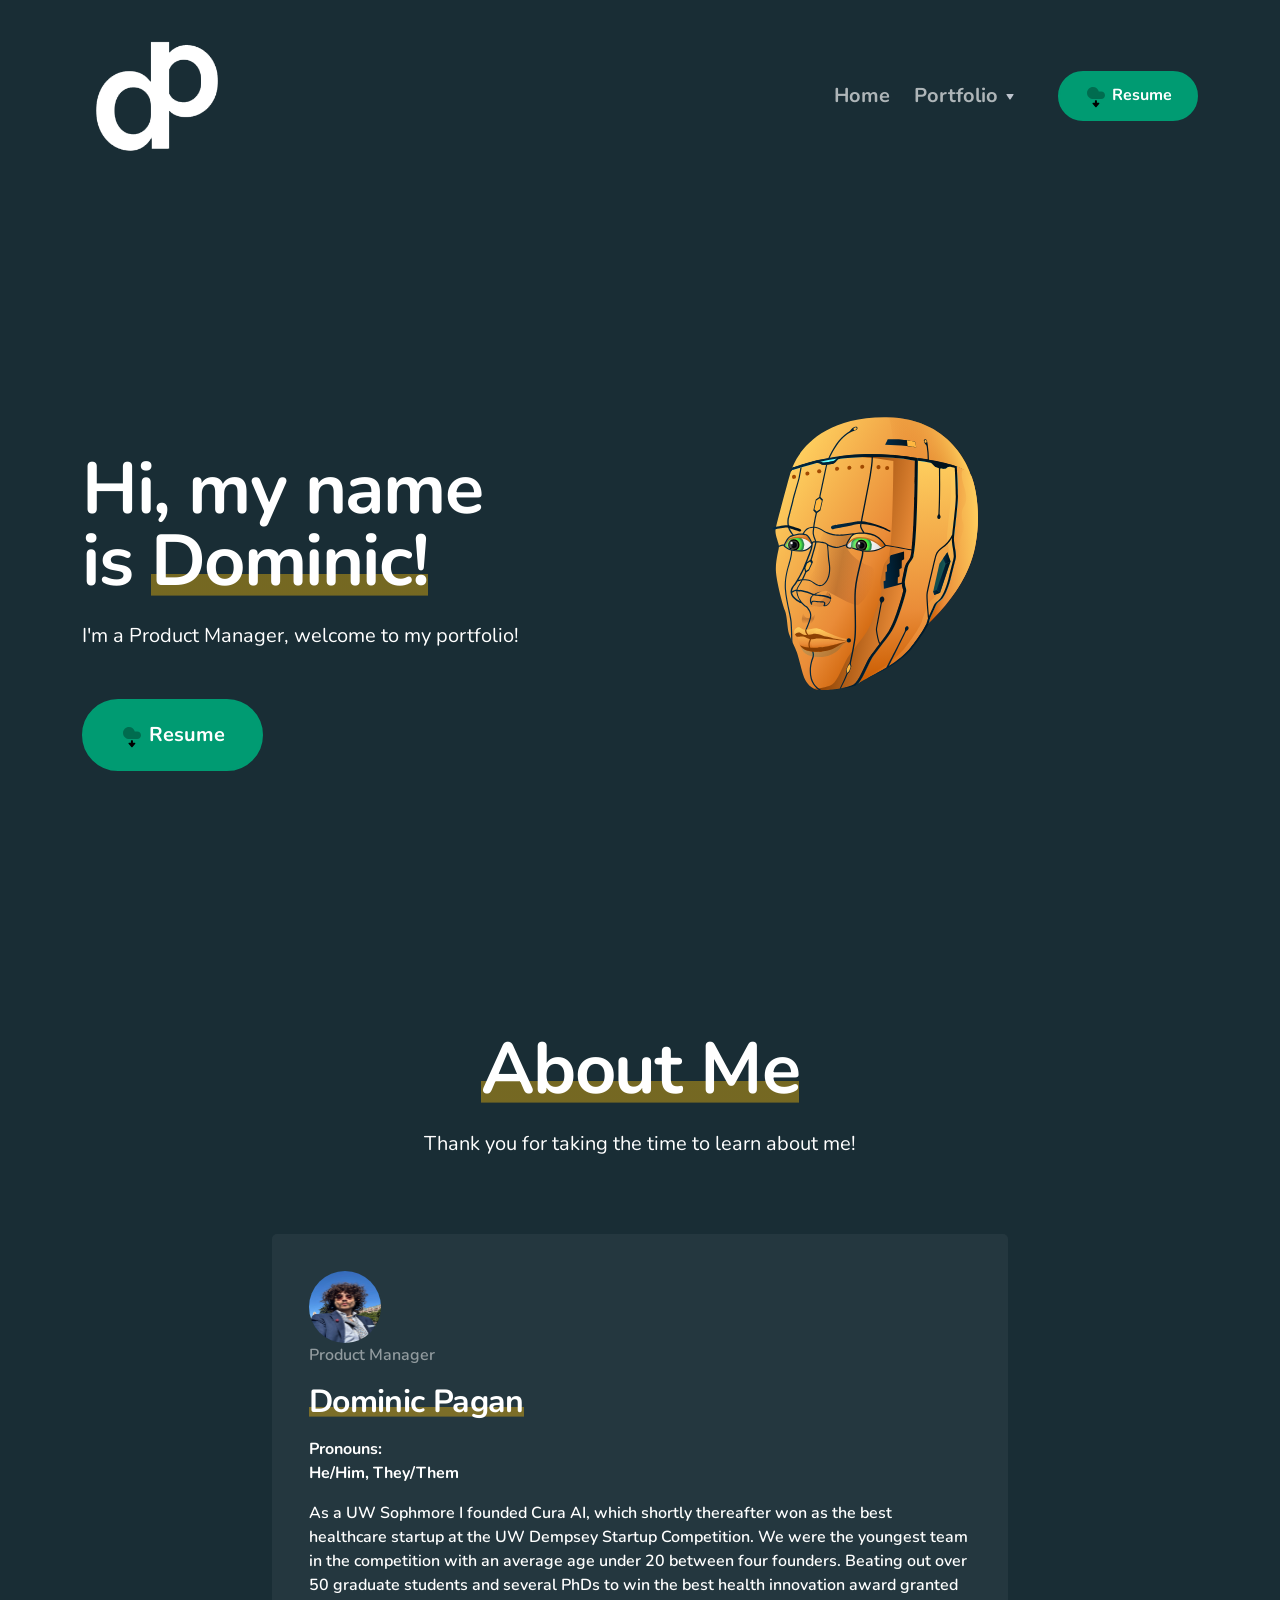
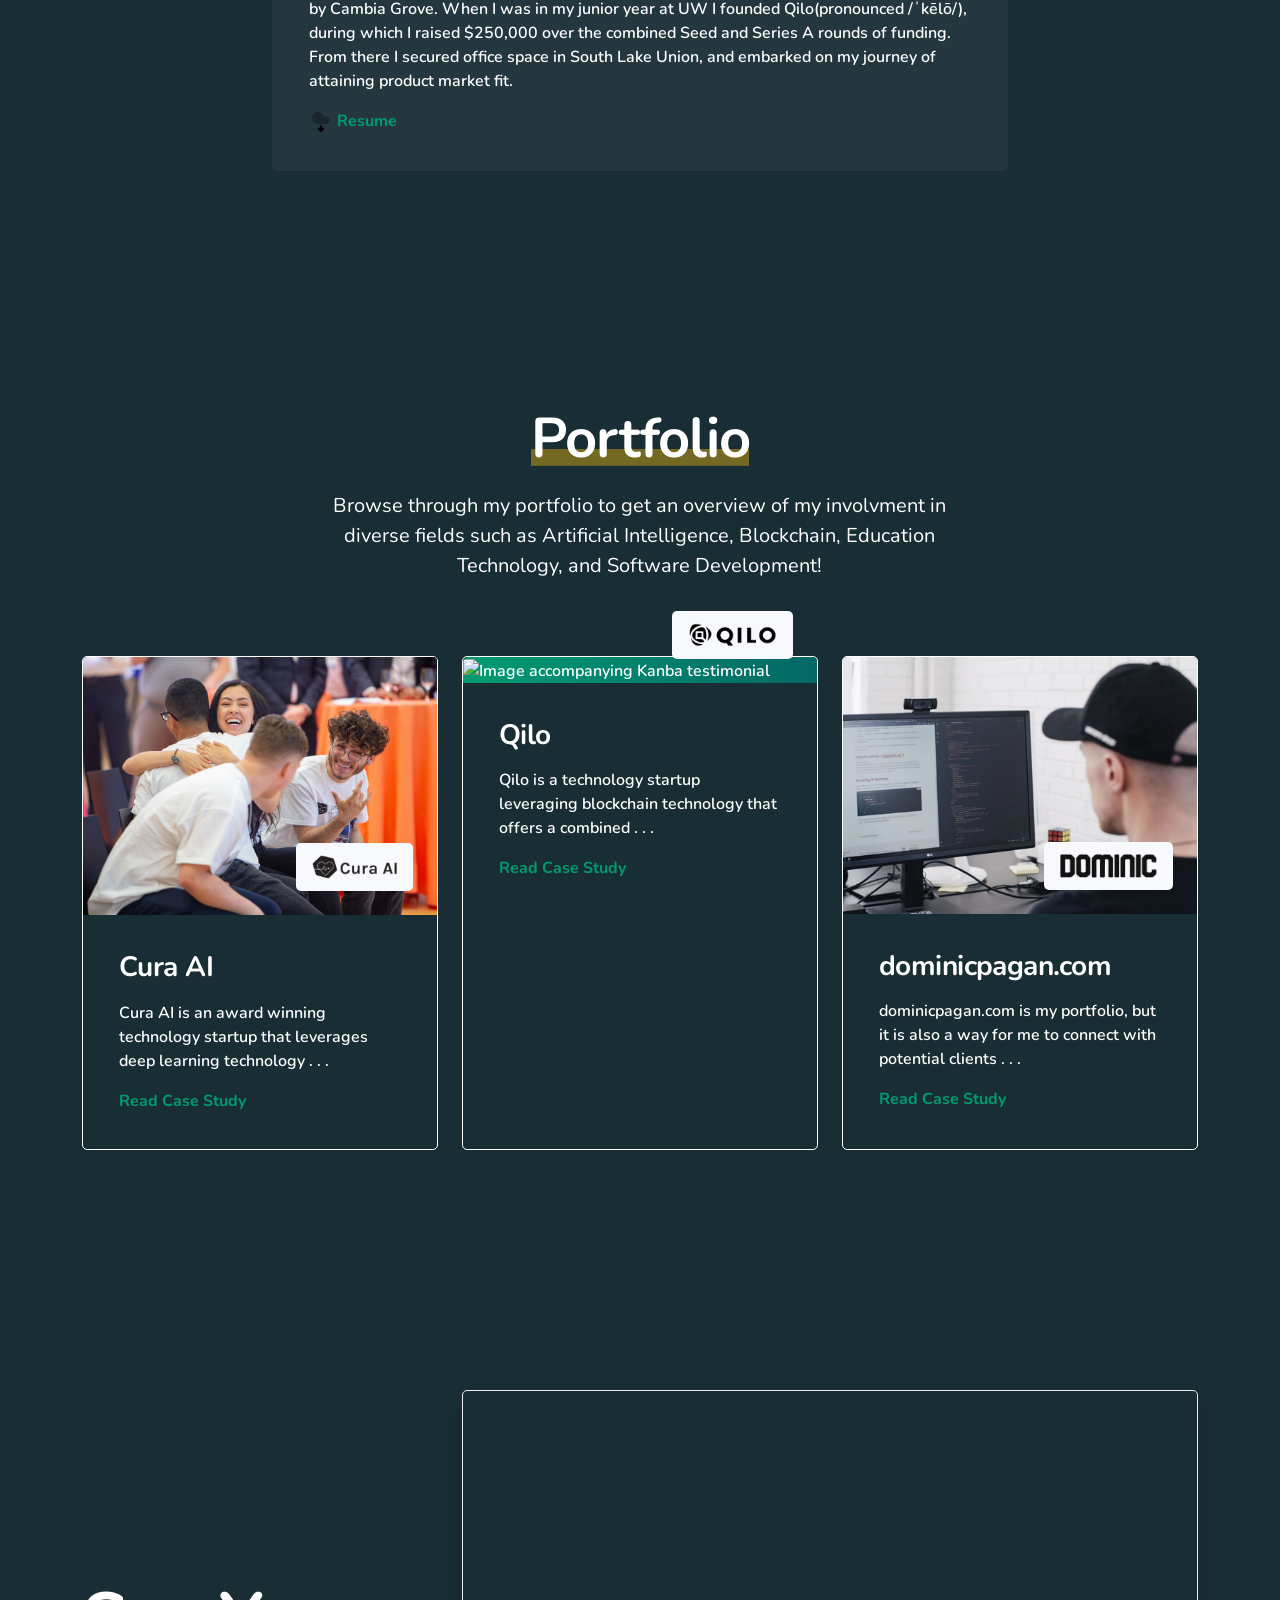
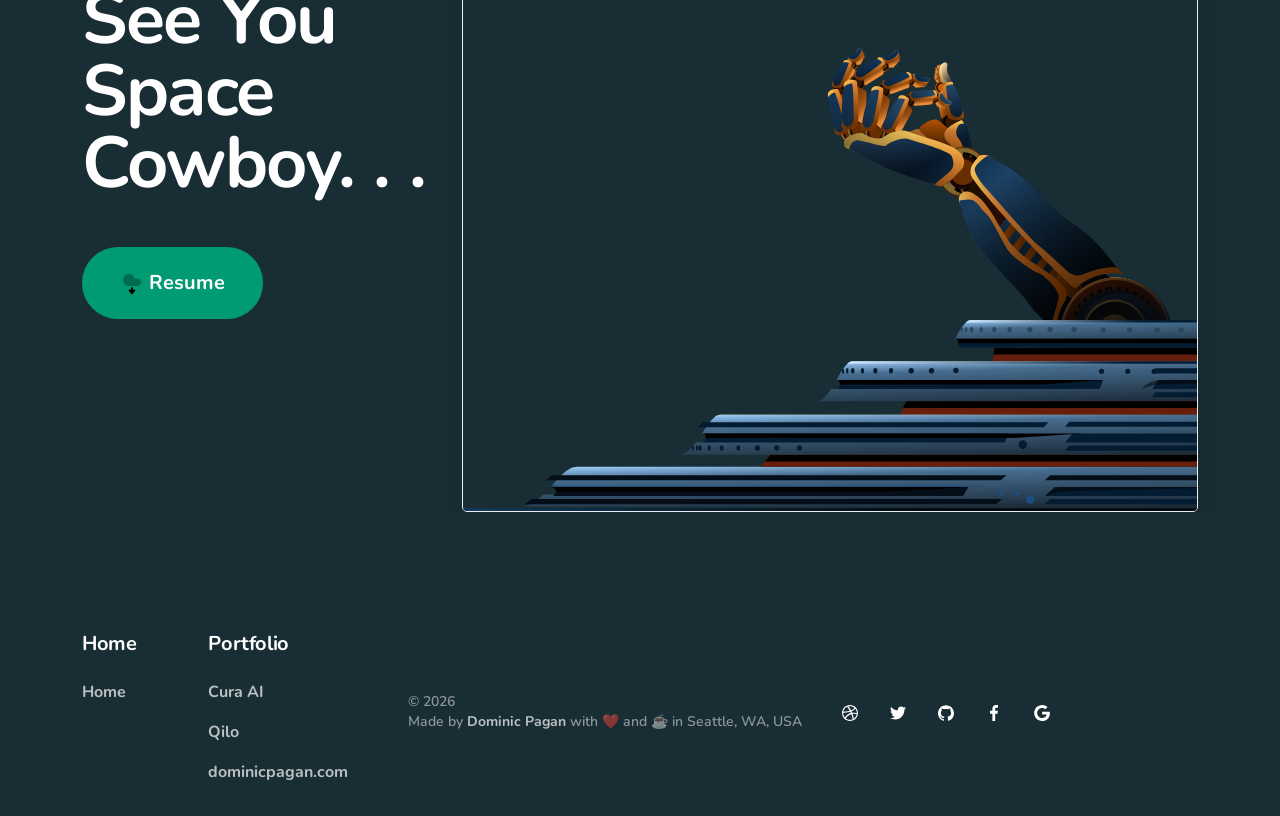
==== commit 5c5d1fdc: "Update index.html" ====
--- a/index.html
+++ b/index.html
@@ -244,7 +244,7 @@
                 <div class="col-auto">
                     <div class="d-flex flex-column flex-sm-row align-items-center text-small">
                         <div class="text-muted">
-                            &copy; 2022 <br /> Made by <a href="https://dominicpagan.com" target="_blank">Dominic Pagan</a> with ❤️ and ☕ in Seattle, WA, USA
+                            &copy; 2026 <br /> Made by <a href="https://dominic-pagan.github.io" target="_blank">Dominic Pagan</a> with ❤️ and ☕ in Seattle, WA, USA
                         </div>
                     </div>
                 </div>
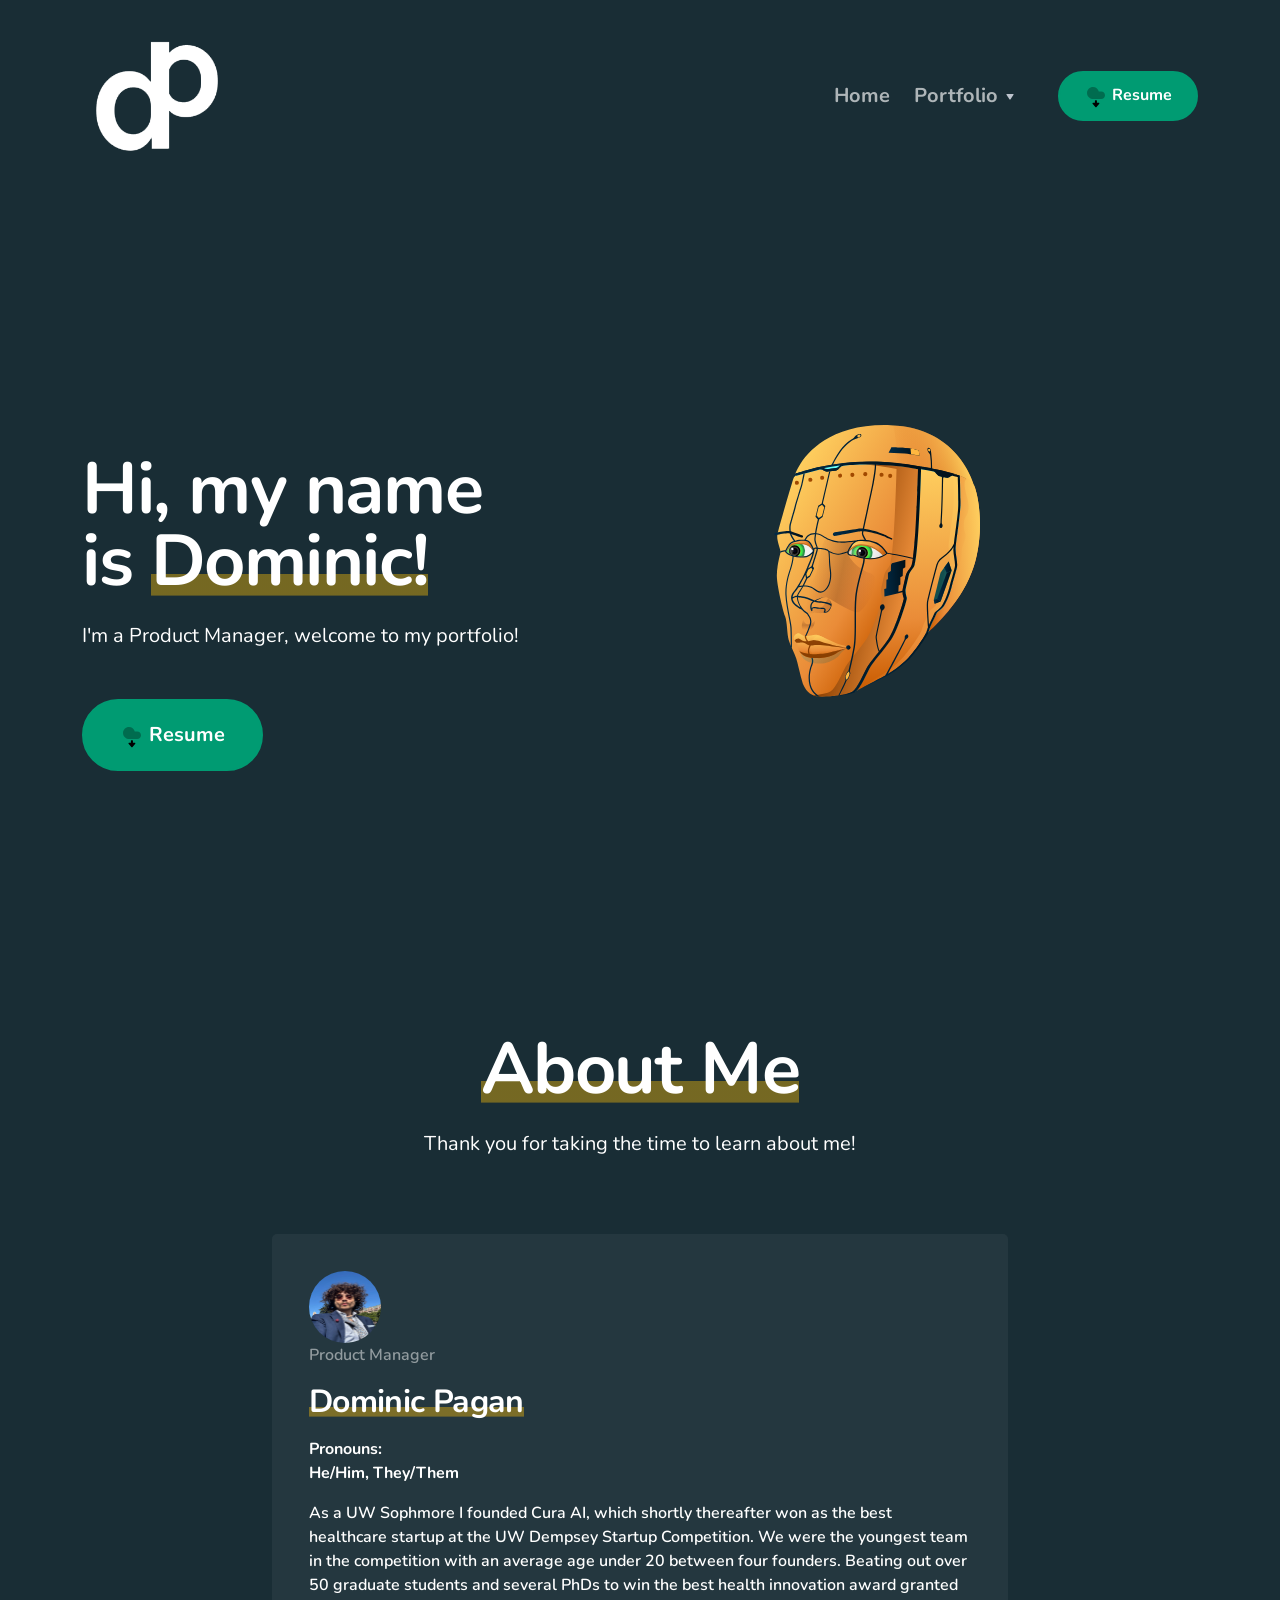
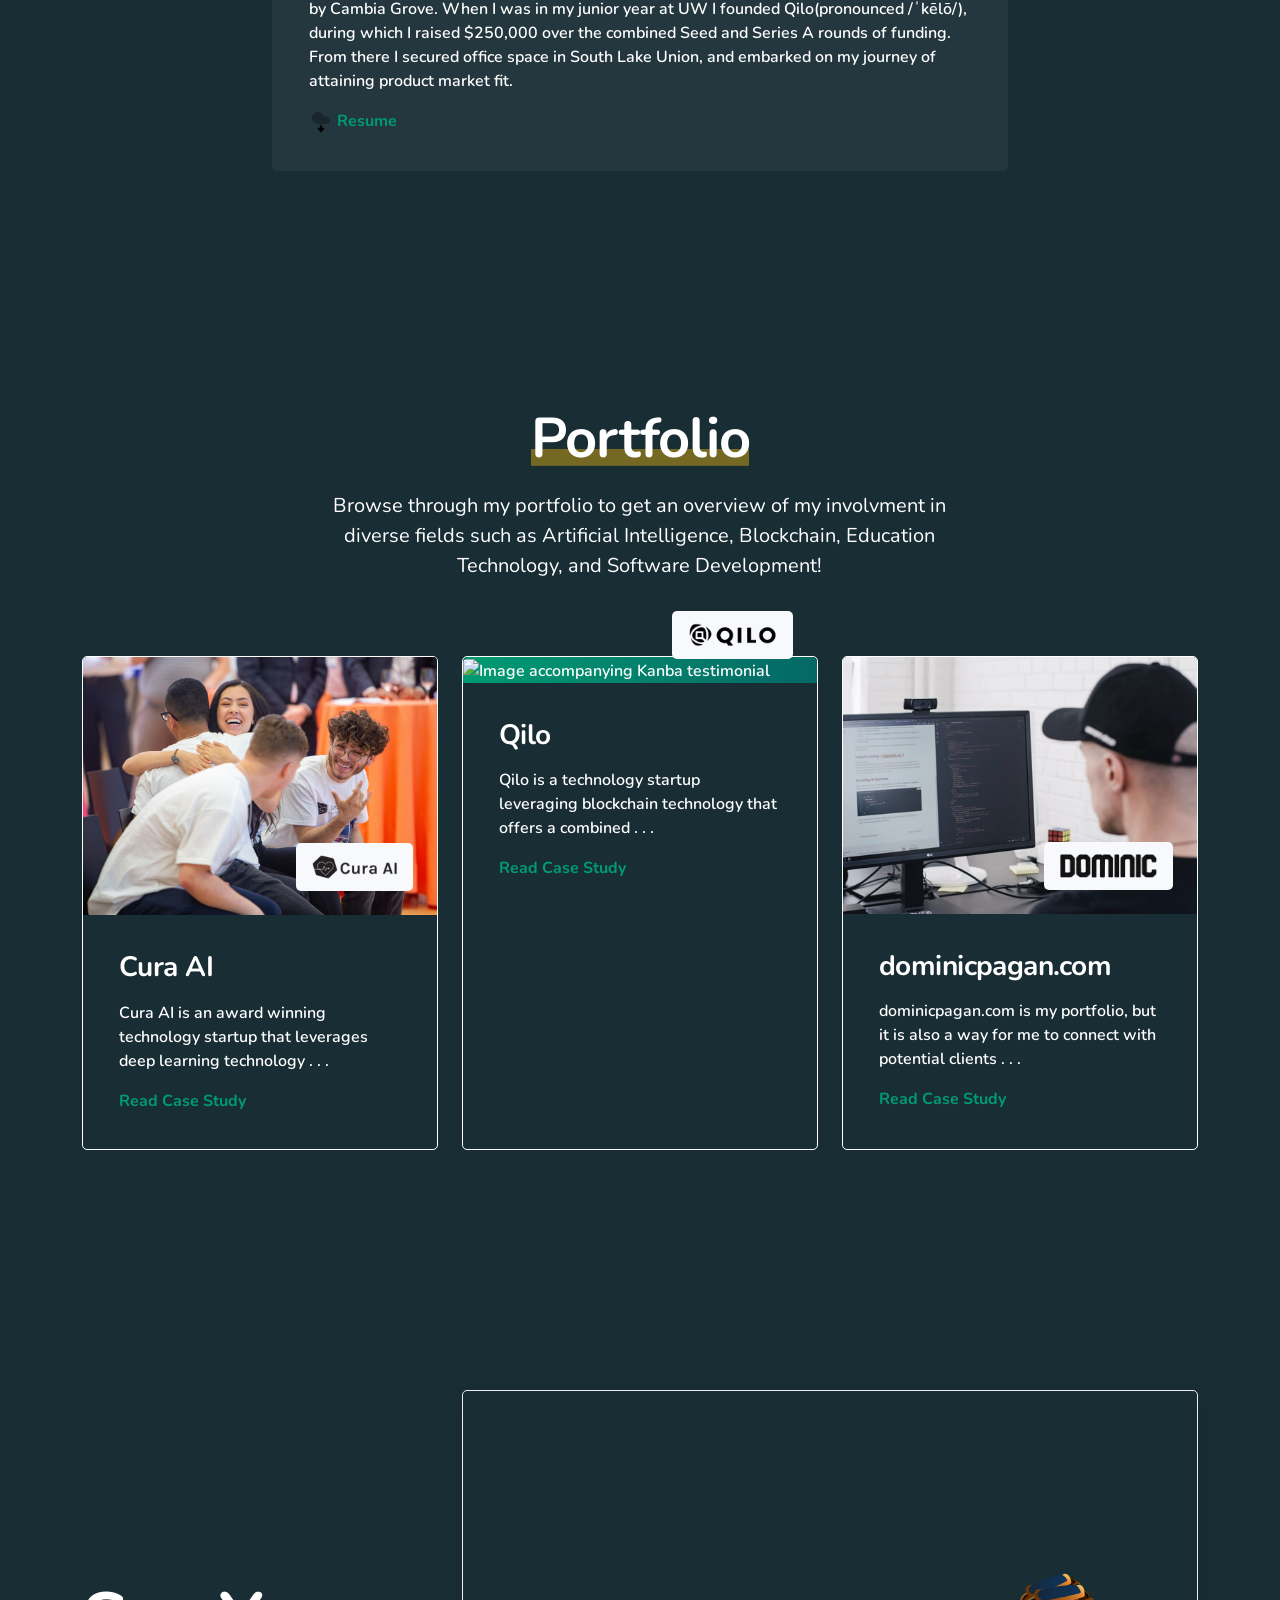
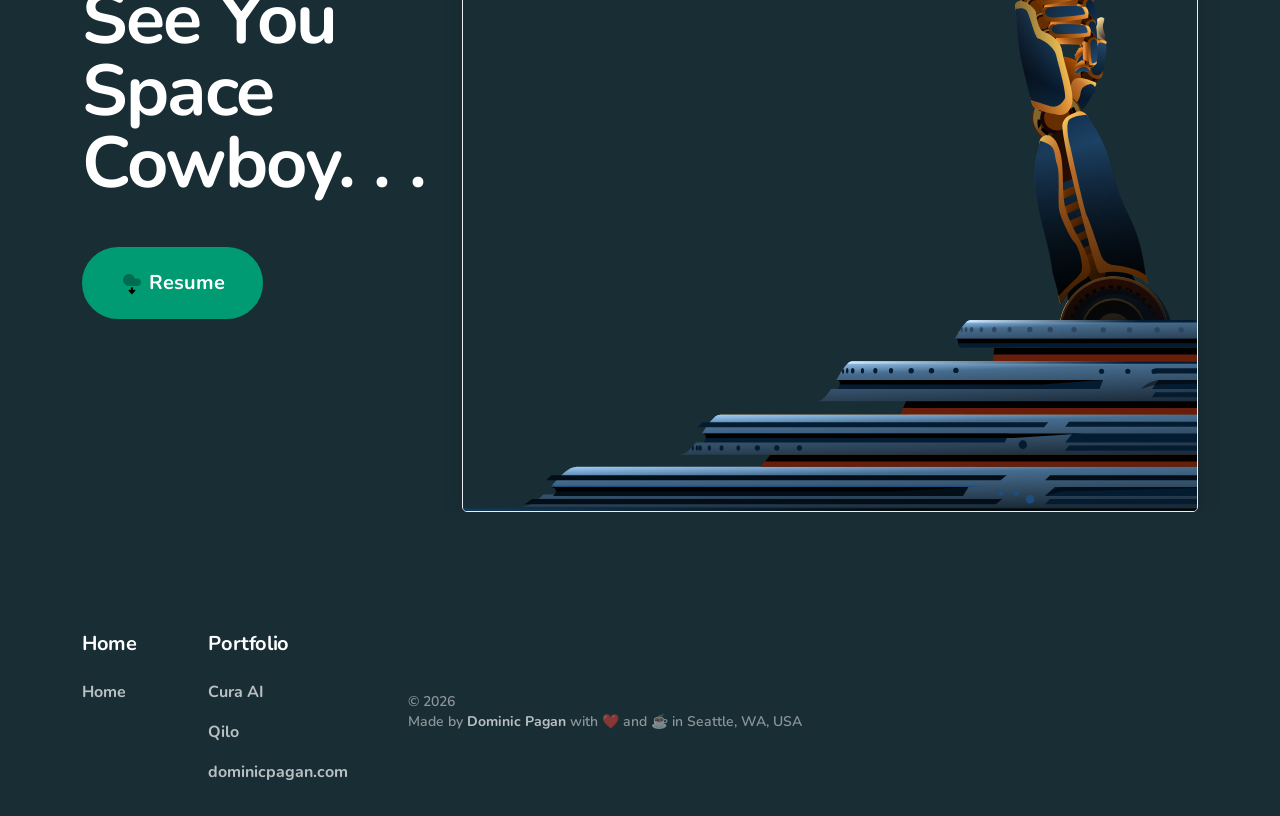
==== commit a16dfb05: "Update index.html" ====
--- a/index.html
+++ b/index.html
@@ -248,35 +248,7 @@
                         </div>
                     </div>
                 </div>
-                <div class="col-auto mt-3 mt-lg-0">
-                    <ul class="list-unstyled d-flex mb-0">
-                        <li class="mx-3">
-                            <a href="#" class="hover-fade-out">
-                                <img src="assets/img/icons/social/dribbble.svg" alt="Dribbble" class="icon icon-xs bg-white" data-inject-svg>
-                            </a>
-                        </li>
-                        <li class="mx-3">
-                            <a href="#" class="hover-fade-out">
-                                <img src="assets/img/icons/social/twitter.svg" alt="Twitter" class="icon icon-xs bg-white" data-inject-svg>
-                            </a>
-                        </li>
-                        <li class="mx-3">
-                            <a href="#" class="hover-fade-out">
-                                <img src="assets/img/icons/social/github.svg" alt="Github" class="icon icon-xs bg-white" data-inject-svg>
-                            </a>
-                        </li>
-                        <li class="mx-3">
-                            <a href="#" class="hover-fade-out">
-                                <img src="assets/img/icons/social/facebook.svg" alt="Facebook" class="icon icon-xs bg-white" data-inject-svg>
-                            </a>
-                        </li>
-                        <li class="mx-3">
-                            <a href="#" class="hover-fade-out">
-                                <img src="assets/img/icons/social/google.svg" alt="Google" class="icon icon-xs bg-white" data-inject-svg>
-                            </a>
-                        </li>
-                    </ul>
-                </div>
+                
             </div>
         </div>
     </footer>
